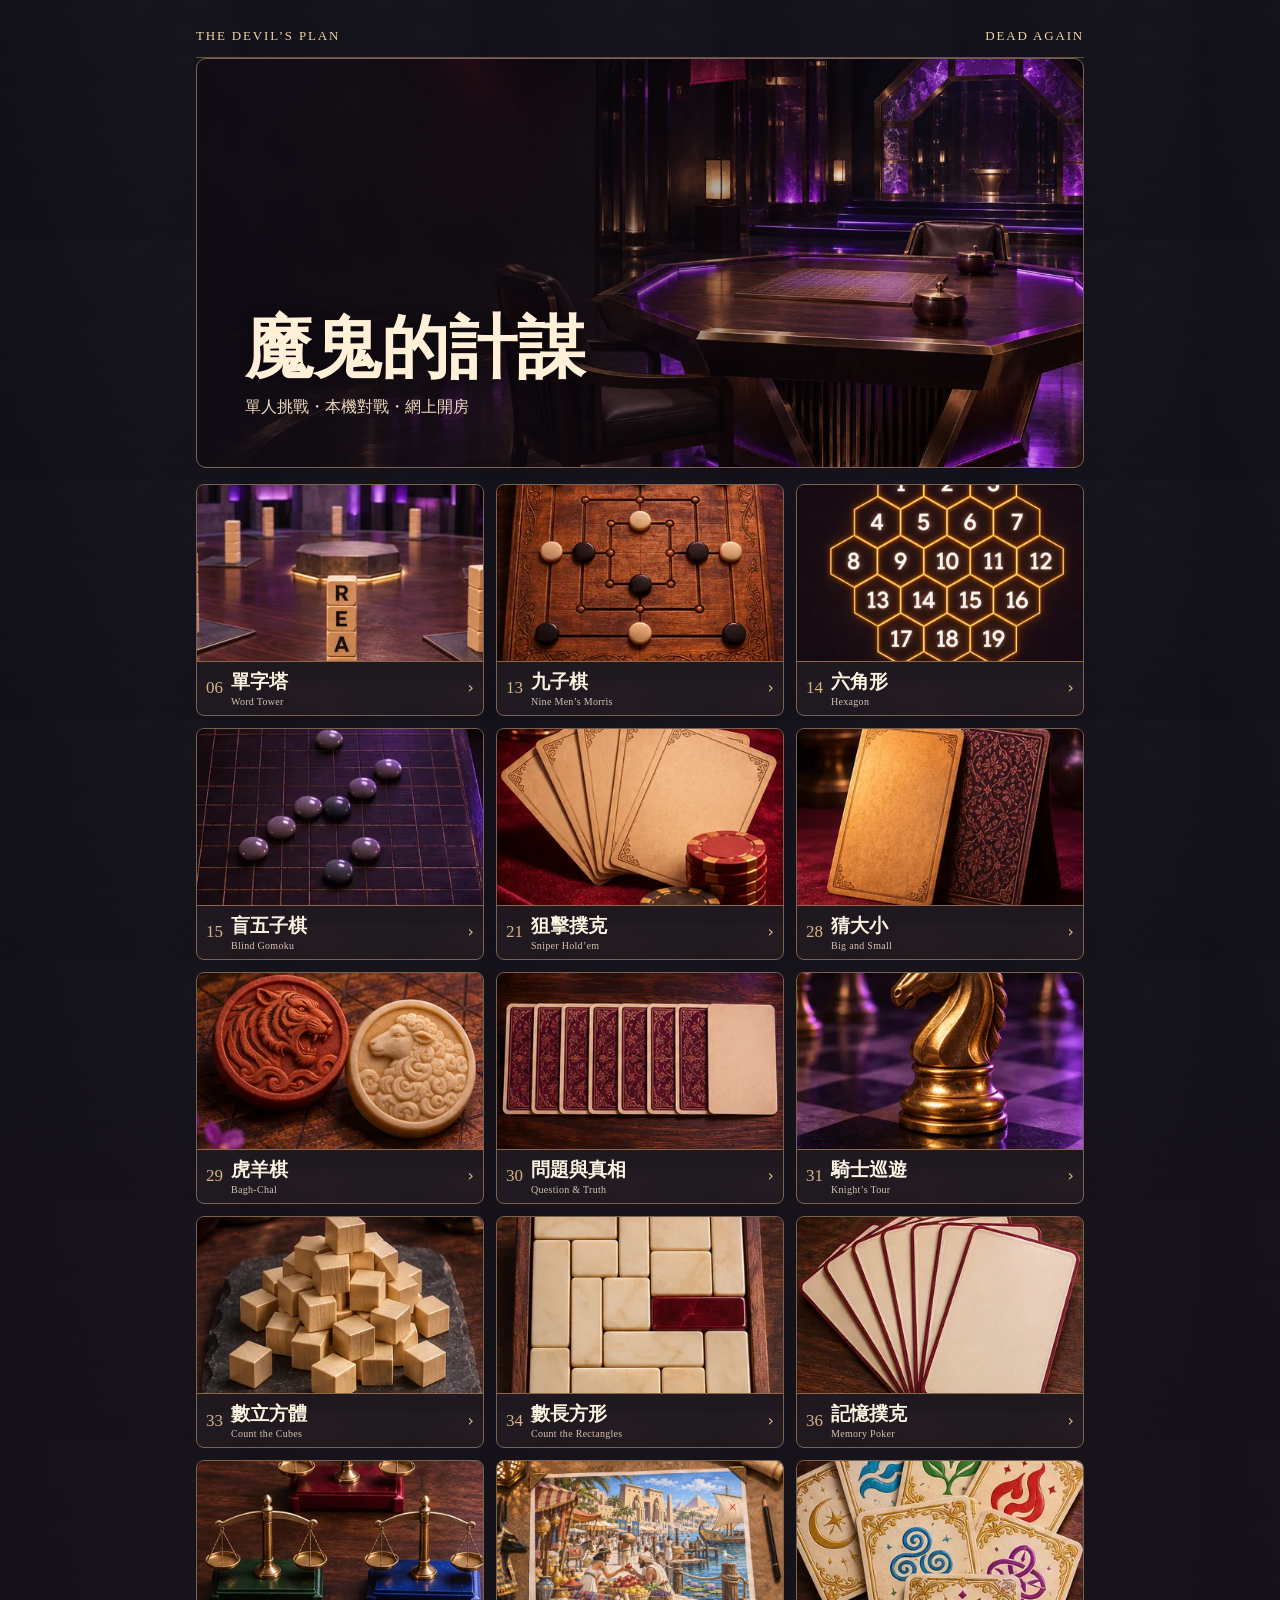
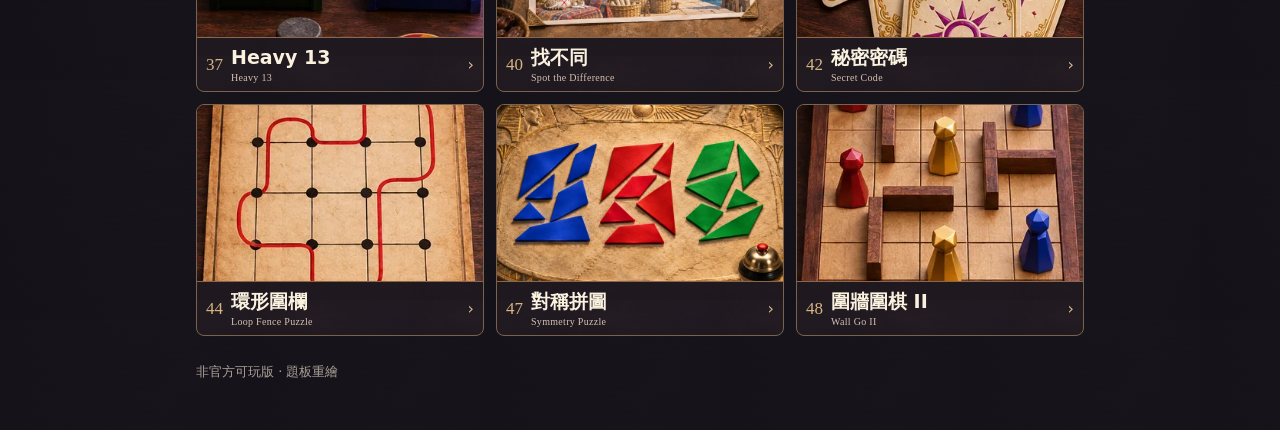
==== index.html @ 07bc628c "Add Word Tower reveal, skip, and six new puzzle themes" ====
<!doctype html><html lang="zh-HK"><meta charset="utf-8"><meta name="viewport" content="width=device-width,initial-scale=1"><meta name="room-server" content="https://devils-plan-3.difficult-telephone.workers.dev"><title>魔鬼的計謀 · 桌遊挑戰</title>
<style>
*{box-sizing:border-box}body{margin:0;background:radial-gradient(ellipse at 82% 0%,#31282c,transparent 55%),#151619;color:#f3ecdf;font:16px/1.5 system-ui,sans-serif;min-height:100vh}main{max-width:780px;margin:auto;padding:24px 16px 56px}header{border-bottom:1px solid #77695c;padding:8px 0;display:flex;justify-content:space-between;color:#d8bea1;letter-spacing:.14em;font:13px Georgia}h1,h2{font-family:Georgia,'Songti TC',serif;line-height:1.12}h1{font-size:clamp(36px,7vw,68px);margin:35px 0 8px}h2{font-size:32px;margin:16px 0 6px}p{color:#c9c0b4;margin:8px 0 17px}.list{display:grid;gap:9px;margin-top:23px}button,input{font:inherit}button{cursor:pointer;background:#343033;color:#faf1df;border:1px solid #837569;border-radius:4px;padding:9px 14px;touch-action:manipulation}button:focus-visible,input:focus-visible{outline:3px solid #6dd1ea}.entry{display:grid;grid-template-columns:60px 1fr auto;text-align:left;align-items:center;background:linear-gradient(105deg,#302729,#242327);padding:15px}.entry b{font:28px Georgia;color:#d5a884}.entry strong{font-size:20px}.entry small{display:block;color:#c2aca0;font:12px Georgia;letter-spacing:.08em}.entry i{color:#d9b893}.panel{background:#ede9dd;color:#211f20;padding:clamp(12px,3vw,25px);border:3px double #a99b85;border-radius:3px}.bar{display:flex;align-items:center;gap:10px;flex-wrap:wrap;margin-top:15px}.bar strong{margin-right:auto}.primary{background:#803929;border-color:#ad6a50}.link{background:transparent;border:0;color:#dcc0a8;padding-left:0}input{width:105px;padding:9px}svg{width:100%;height:auto;display:block}.rect{display:grid;max-width:380px;margin:auto}.rect span{aspect-ratio:1;display:grid;place-items:center;font:bold clamp(15px,4vw,28px) Georgia;background:white;outline:1px solid #181818}.target{display:table;background:#065181;color:white;margin:0 auto 18px;padding:4px 16px;font:bold 22px Georgia}.cards{display:grid;grid-template-columns:repeat(4,1fr);gap:6px;max-width:420px;margin:auto}.card,.token{font:bold 26px Georgia;background:#fcf5e5;color:#241f23;border:3px double #a99a80;padding:8px 2px}.red{color:#ad312c}.back{color:#f9e9c7;background:repeating-linear-gradient(45deg,#342733 0 3px,#493743 3px 5px)}button.sel{outline:3px solid #e67432;outline-offset:-3px;box-shadow:inset 0 0 0 3px #262221}.community{text-align:center;margin:12px 0;font:bold 23px Georgia}.codepanel{background:#353837;color:#eee}.clues{color:#a4f49f;margin:0 auto 16px;max-width:530px;padding-left:1.6rem;font-weight:600}.tokens{display:grid;grid-template-columns:repeat(6,1fr);gap:5px;max-width:505px;margin:auto}.token{border:4px double #756455;border-radius:6px;line-height:1.15;font-size:clamp(16px,4.4vw,25px)}.token:nth-last-child(2){grid-column:5}.token small{font-size:.77em}.msg{min-height:28px;color:#f3c99c;font-weight:650;margin-top:12px}.fence{max-width:490px;margin:auto;touch-action:manipulation}[hidden]{display:none!important}button:disabled{cursor:default}footer{font-size:13px;color:#aaa097;margin-top:26px}
 .clues{text-shadow:0 1px 3px #112211}</style>
<style>.wgGrid{display:grid;grid-template-columns:repeat(7,1fr);max-width:435px;margin:auto;border:4px solid #524034;background:#514339}.wgGrid .wgCell{display:grid;place-items:center;aspect-ratio:1;min-width:0;padding:0;border:1px solid #b89f81;border-radius:0;background:#e0c39d;color:#2c5e64;font:bold 20px Georgia;opacity:1}.wgGrid .wgCell:nth-child(even){background:#d4b38e}.wgGrid .wgDest{background:#b2cebd}.wgCell.wgSel{outline:3px solid #205773;outline-offset:-5px}.wgPiece{width:60%;aspect-ratio:1;border-radius:18%;border:2px solid #0005;box-shadow:inset 0 2px 2px #fff8,0 2px 2px #0005}.wgRound{border-radius:100%}.wgP0{background:#28658a}.wgP1{background:#ce921b}.wgP2{background:#ab493e}.wgTop,.wgKey{text-align:center;padding:6px;font-weight:bold}.wgKey{font-size:13px}.wgGrid .wgLand0{background:#a7c8d8!important}.wgGrid .wgLand1{background:#e8ca89!important}.wgGrid .wgLand2{background:#dcaca0!important}</style><style>
.wgSetup{text-align:center;padding:16px}.wgSetup strong,.wgSetup label{display:block}.wgSetup input{width:auto}.wgSetup button{margin:12px 3px}.wgGrid{position:relative;isolation:isolate;border:0;outline:6px ridge #755943;margin:8px auto 14px;background:#493a32;box-shadow:0 9px 15px #30201c66}
.wgGrid .wgCell,.wgGrid .wgCell:nth-child(even){background:linear-gradient(150deg,#eee2c9,#d7c5a4);border:2px solid #6a5d4d;box-shadow:inset 1px 1px 0 #fff7,inset -1px -2px 0 #968875}.wgGrid .wgCell.wgDest{background:#b5cfc1}.wgPiece{border:1px solid #0005;box-shadow:inset 1px 2px 1px #fff7,inset -2px -3px 2px #0004,0 3px 3px #0005}.wgP0,.wgWall0{--tone:#215fbb}.wgP1,.wgWall1{--tone:#f1bc2b}.wgP2,.wgWall2{--tone:#bb353a}.wgP3,.wgWall3{--tone:#268367}.wgPiece{background:var(--tone)}.wgGrid .wgLand3{background:#9acca8!important}
.wgGrid .wgEdge{position:absolute;transform:translate(-50%,-50%);display:grid;place-items:center;margin:0;border:0;padding:0;background:transparent;z-index:3}.wgHorizontal{width:11%;height:6%}.wgVertical{width:6%;height:11%}.wgEdge:after{content:'';display:block;box-sizing:border-box;border-radius:2px}.wgHorizontal:after{width:100%;height:6px}.wgVertical:after{width:6px;height:100%}.wgSolid{pointer-events:none}.wgSolid:after{background:var(--tone);border:1px solid #241a17;box-shadow:1px 2px 1px #0008}.wgBuild:after{background:#fff1a4;outline:2px solid #87520c;box-shadow:0 0 6px #fff}.wgBuild:hover:after,.wgBuild:focus-visible:after{background:white}.wgGrid .wgBuild{z-index:4}
</style><style>
.challengeGrid{display:grid;grid-template-columns:repeat(var(--columns),minmax(0,1fr));gap:3px;max-width:450px;margin:auto}
.challengeGrid button{aspect-ratio:1;min-width:0;padding:0;font-weight:700;font-size:clamp(10px,3.6vw,19px);background:#47515b;border-color:#687b89;color:#fff5dd}
.challengeGrid button:disabled{background:#29323a;color:#d3dbe0}.challengeGrid .challengeSelected{outline:3px solid #bc691b;outline-offset:-3px}
.challengeCenter{text-align:center}.challengeCenter p,#board>p{color:#292523}.forecastCard{display:inline-grid;place-items:center;width:80px;height:110px;background:#fff9e8;border:1px solid #705946;border-radius:9px;font:700 42px Georgia;color:#8a3239}
#play select{font:inherit;padding:7px;color:#1e2429;background:#f3ebdb;border-radius:4px}
</style><style>
.pointBoard{position:relative;aspect-ratio:1;max-width:480px;margin:auto;border-radius:6px;background:radial-gradient(at 30% 10%,#eaddc4,#c5aa83);box-shadow:inset 0 0 0 2px #846b49}
.pointLine{position:absolute;height:2px;background:#74603e;transform-origin:0 center;pointer-events:none}
.pointBoard .pointStone{position:absolute;width:clamp(29px,8.5%,43px);aspect-ratio:1;display:grid;place-items:center;padding:0;border-radius:50%;background:#4a3424;border:1px solid #312515;color:#fff1db;font-weight:bold;transform:translate(-50%,-50%)}
.pointBoard .pointStone:disabled{background:#887354;border-color:#725e44;color:#fff5df}
.pointBoard .challengeSelected{outline:3px solid #f4b43d;outline-offset:1px}
</style><style>
#board h3{margin:8px 0}.exchangeRow,.sumStrip{display:flex;gap:6px;align-items:center;margin-bottom:12px}.exchangeRow button{min-width:0;padding:6px;flex:1;max-width:80px;min-height:45px;background:#fff8ea;color:#26201b;font-weight:bold}.exchangeRow .red,.exchangeRival .red{color:#aa302c}.exchangeRow .exchangeUsed{opacity:.5}.exchangeRival{font-size:14px}.exchangeRow .challengeSelected,.sumStrip .challengeSelected{outline:3px solid #d29136;outline-offset:1px}.sumStrip strong{min-width:3em}.sumStrip button{min-width:0;min-height:44px;flex:1;max-width:85px;padding:5px}

.match-actions label{display:inline-flex;align-items:center;gap:5px;flex-wrap:wrap;max-width:100%}
.match-actions select{max-width:100%}.heavy-scale{padding:5px 8px;background:#fff8ea;border:1px solid #a99b85;border-radius:4px}
#board details{margin:12px 0}#board details p{margin:6px 0}
</style><style>
.table-tray{display:flex;flex-wrap:wrap;gap:8px;align-items:center;margin:8px 0 14px}
.table-caption{margin:10px 0 0;text-align:left;color:#694927;font-weight:700}
.table-card,.table-stone,.table-chip{display:inline-grid;place-items:center;flex:none;font-weight:800;box-sizing:border-box}
.table-card{position:relative;width:44px;height:58px;border:1px solid #d4b98f;border-radius:8px;background:linear-gradient(145deg,#fff9e9,#dfcba6);color:#251c22;font:bold 20px Georgia,serif;box-shadow:0 3px #9a7d56,0 5px 9px #0006}
.table-card[data-face]::before,.table-card[data-face]::after{content:attr(data-face);position:absolute;left:4px;top:2px;font-size:10px}
.table-card[data-face]::after{left:auto;top:auto;right:4px;bottom:2px;transform:rotate(180deg)}
.table-card.is-red{color:#a62537}
.table-card.is-hidden{background:repeating-linear-gradient(45deg,#342b55 0 4px,#56467b 4px 7px);color:#f7dfac;border:3px solid #c9a86a}
.table-card.is-empty{background:#141520;color:#a7a2b2;border:1px dashed #746782;box-shadow:none}
.table-control{display:grid;place-items:center;gap:5px;min-width:44px;min-height:44px}
.table-control[aria-pressed=true]{outline:2px solid #a33d2a;outline-offset:2px}
.table-control:focus-visible,.heavy-board button:focus-visible{outline:2px solid #235db0;outline-offset:3px}
.table-card-pick{padding:0;background:none;border:0;border-radius:8px}
.table-stone{width:38px;height:34px;border-radius:37% 43% 30% 36%;border:1px solid #d6cfc5;background:radial-gradient(ellipse at 30% 20%,#f2e9db,#a4988b 62%,#786e66);box-shadow:0 3px #584e46,0 4px 6px #0008;color:#231c1b}
.table-chip{--ink:#c68a3c;--light:#f9dfa5;width:44px;height:44px;aspect-ratio:1;border-radius:50%;border:2px solid var(--light);background:var(--ink);color:white;box-shadow:0 3px #08070d,0 4px 8px #0009,inset 0 0 0 3px #0002;text-shadow:0 1px 3px black}
.table-chip::before{content:'';grid-area:1/1;width:72%;aspect-ratio:1;border-radius:50%;border:2px dashed var(--light);box-sizing:border-box}
.table-chip>span{grid-area:1/1;z-index:1}
.table-chip[data-tone="0"],.heavy-pan[data-tone="0"]{--ink:#9e2e40;--light:#ffc0bd}
.table-chip[data-tone="1"],.heavy-pan[data-tone="1"]{--ink:#246e54;--light:#a3eac8}
.table-chip[data-tone="2"],.heavy-pan[data-tone="2"]{--ink:#255b9e;--light:#b3d8ff}
.table-chip[data-tone="3"]{background:conic-gradient(#bb375d,#b56c29,#398052,#265995,#8750a0,#bb375d);--light:#ffedbd}
.table-wallet{display:flex;align-items:center;gap:8px;padding:4px 8px 4px 4px;border-radius:999px;background:#161321;color:#eee5dc;font-size:13px}
.table-wallet .table-chip{width:35px;height:35px;font-size:12px}
.heavy-board{display:grid;grid-template-columns:repeat(3,minmax(0,1fr));gap:7px;margin:10px 0 14px}
.heavy-pan{display:grid;grid-template-rows:auto minmax(48px,auto) auto auto;gap:4px;min-width:0;padding:7px 3px;color:#fff;background:linear-gradient(150deg,#171724,#252239);border:1px solid var(--ink);border-radius:9px;text-align:center;align-content:end}
.heavy-pan:is(button){border-color:var(--light);box-shadow:inset 0 0 0 1px var(--ink);cursor:pointer}
.heavy-pan-title{color:var(--light);font-weight:800}
.heavy-stones{display:flex;flex-wrap:wrap;gap:4px;align-content:end;align-items:end;justify-content:center}
.heavy-stones .table-stone{width:26px;height:23px;font-size:12px}
.heavy-bowl{height:11px;margin:0 4px;border-radius:2px 2px 50% 50%;background:linear-gradient(var(--light),var(--ink));box-shadow:0 2px 3px #0008}
.heavy-gauge{justify-self:center;min-width:58px;padding:4px 5px;border:1px solid var(--ink);border-radius:4px;background:#110f19;color:var(--light);font-size:12px;font-variant-numeric:tabular-nums}
.heavy-choices{margin:8px 0 15px}
.heavy-choices .table-control{padding:4px 6px;font-size:12px}
.heavy-choices button:disabled{opacity:.42}
.heavy-score{display:flex;flex-wrap:wrap;gap:5px 12px;font-size:13px}
@media(max-width:430px){.table-tray{gap:6px}.table-card{width:38px;height:51px}.heavy-board{gap:5px}.heavy-stones .table-stone{width:23px;height:21px}}
</style><style>.game-rules{margin:12px 0;padding:8px 12px;border:1px solid #806b54;border-radius:6px}.game-rules summary{cursor:pointer;font-weight:700;padding:4px 0}.game-rules ol{padding-inline-start:24px;margin:8px 0 4px}.game-rules li+li{margin-top:7px}.online-room-info p{margin:3px 0;font-size:14px}.online-room-info{margin-bottom:12px}#board input{max-width:100%;width:132px}</style><link rel="stylesheet" href="./art/arena.css?v=plates2"><main><header><span>THE DEVIL’S PLAN</span><span>DEAD AGAIN</span></header><section id="home"><div class="arena-hero"><h1>魔鬼的計謀</h1><p>單人挑戰・本機對戰・網上開房</p></div><div class="list" id="menu"></div><footer>非官方可玩版 · 題板重繪</footer></section><section id="play" hidden><button class="link" onclick="lobby()">‹ 所有遊戲</button><h2 id="title"></h2><button id="online-entry" hidden>網上開房／加入</button><div id="room-status" role="status" hidden></div><p id="hint"></p><details class="game-rules" id="game-rules"><summary>遊戲玩法</summary><ol></ol></details><div class="panel" id="board"></div><div id="controls" class="bar"></div><div class="msg" id="msg" role="status"></div></section></main>
<script src="./multiplayer/how-to-play.js?v=word-tower2"></script><script>
const $=s=>document.getElementById(s), games=[
[33,'數立方體','Count the Cubes','數出所有方塊，包括被遮住嘅底層。每條柱由地面疊起，中間冇空位。'],
[34,'數長方形','Count the Rectangles','數出總和等於目標嘅長方形。正方形同單格都計，範圍唔可以跨過空位。'],
[36,'記憶撲克','Memory Poker','記住 16 張牌嘅位置。20 秒後揭開三張公牌，揀兩個位置組成最強五張牌。'],
[42,'秘密密碼','Secret Code','揀四張同時符合全部線索嘅牌，系統會按字母次序排列。'],
[44,'環形圍欄','Loop Fence Puzzle','點兩個黑點之間嘅邊，依次切換線、交叉記號、留白。每格數字代表四邊嘅線數，所有線要連成一個圈。'],
[48,'圍牆圍棋 II','Wall Go II','揀人數開局。方棋直行一至兩格；圓棋行一格後可以轉彎再行一格。行完直接撳棋格旁邊亮起嘅牆槽。領地分隔後計格數，同分鬥最大單幅領地。'],
[13,'九子棋','Nine Men’s Morris','本機雙人。每方九粒棋，輪流放滿後沿線移動。三粒成線可食一粒對手棋，優先食未成線嘅棋。剩三粒可以飛去任何空點，剩兩粒或無棋可行就輸。'],
[15,'盲五子棋','Blind Gomoku','本機雙人。棋色平時隱藏，此版本每六步揭示一次。橫、直或斜連五粒即勝。'],
[28,'猜大小','Big and Small','輪流出暗牌同押大小。暗牌大過莊家就賺差額，押中亦可贏籌碼。'],
[29,'虎羊棋','Bagh-Chal','本機雙人。四隻虎對二十隻羊，羊方先逐隻放棋，放完先可移動。虎沿線跳過一隻羊可以捕獲，捕五隻就贏。羊方困住四隻虎就贏。'],
[30,'問題與真相','Question & Truth','本機雙人，各自秘密排八張牌。暗投代幣爭取提問或猜對手嘅牌序。'],
[21,'狙擊撲克','Sniper Hold’em','兩輪下注後，可以狙擊指定牌型。最強未被狙擊嘅牌贏彩池，交回 75 籌碼晉級。'],
[31,'騎士巡遊','Knight’s Tour','行日字步，走遍 5×5 棋盤，每格只可踏一次。㩒亮起嘅格移動，可以退步或睇提示。'],
[37,'Heavy 13','Heavy 13','秘密揀重量同顏色籌碼。令任何一磅到 13 或以上就會受罰。14 輪後罰分最多嘅兩位出局。'],
[40,'找不同','Spot the Difference','先記住原相，再喺改動相上標記五處變化。每組三回合，每處答啱得一分。'],
[47,'對稱拼圖','Symmetry Puzzle','用齊同色拼件砌成一個左右對稱嘅形狀。拼件可以旋轉，唔可以翻面。砌好藍、紅、綠三組先提交。'],[6,'單字塔','Word Tower','七人合作砌字'],[14,'六角形','Hexagon','雙人記憶搶答']];
const letter=i=>String.fromCharCode(65+i), seq=n=>Array.from({length:n},(_,i)=>i);
function shuffle(a){for(let i=a.length-1;i>0;i--){let j=Math.floor(gameRandom()*(i+1));[a[i],a[j]]=[a[j],a[i]]}return a}
let mode,round,timer,answer,check,finished,feedback,raceFinish,raceProof,raceStarted=0,spotTotal=0,spotHistory=[];
const online=window.onlineGame||null;
let gameRandom=online?.random||Math.random;
function stopRace(){if(raceFinish)clearInterval(timer);raceFinish=null;raceStarted=0;gameRandom=Math.random}
function onlineGameLabel(id){return games.find(game=>game[0]===id)?.[1]}
function onlineGameView(id){$('play').dataset.game=id;clearInterval(timer);$('online-entry').hidden=true;mode=games.findIndex(game=>game[0]===id);$('home').hidden=true;$('play').hidden=false;$('title').textContent=games[mode][1];$('hint').textContent=games[mode][3]}
function launchRace(id,question,random,finish,startedAt){
  stopRace();onlineGameView(id);round=question;finished=false;feedback='';raceProof=null;
  raceFinish=finish;raceStarted=startedAt;gameRandom=random;
  $('board').className='panel';$('controls').replaceChildren();$('msg').textContent='';
  ({31:knightTour,33:cube,34:rect,36:poker,40:spotDifference,42:code,44:fence,47:symmetryPuzzle})[id]();
}
$('menu').innerHTML=games.map(([id,name,en],i)=>({id,name,en,i})).sort((a,b)=>a.id-b.id).map(({id,name,en,i})=>'<button class="entry" onclick="start('+i+')"><img src="./art/game-'+id+'.webp'+([40,47].includes(id)?'?v=plates2':'')+'" alt="" width="372" height="500" '+(id>28?'loading="lazy"':'')+'><b>'+String(id).padStart(2,'0')+'</b><span><strong>'+name+'</strong><small>'+en+'</small></span><i>›</i></button>').join('');
function lobby(){stopRace();window.dispatchEvent(new Event('tiger-view-exit'));clearInterval(timer);$('home').hidden=false;$('play').hidden=true}
function start(i){if([6,14].includes(games[i][0])){location.href="./finals.html?game="+games[i][0];return}if([40,47].includes(games[i][0])&&!window.exilePuzzles){import(new URL('./multiplayer/exile-puzzles.mjs?v=scenes20',document.baseURI).href).then(()=>start(i));return}mode=i;round=0;$('home').hidden=true;$('play').hidden=false;next();window.scrollTo?.(0,0)}
function next(){if(raceFinish)return;window.dispatchEvent(new Event('tiger-view-exit'));clearInterval(timer);round++;finished=false;feedback='';$('play').dataset.game=games[mode][0];$('board').className='panel';$('title').textContent=games[mode][1];$('hint').textContent='';window.showGameRules?.(games[mode][0]);$('msg').textContent='';$('controls').innerHTML='';[cube,rect,poker,code,fence,wallGo,millCourt,fogLinks,cardForecast,ridgeEscape,signalQuestions,pokerExchange,knightTour,sumThirteen,spotDifference,symmetryPuzzle][mode]();
  const entry=$('online-entry');
  entry.hidden=!window.openGameRoom||games[mode][0]===29;
  entry.onclick=()=>window.openGameRoom(games[mode][0]);
}
function controls(html){$('controls').innerHTML=html+'<button class="primary" id="submit" onclick="judge()">提交答案</button>'+(raceFinish?'':'<button class="link" onclick="next()">換題</button>')}
function judge(){if(finished)return;let result=check();if(result===null)return;if(!result){$('msg').textContent=feedback||'未正確，可以再試。';return}finished=true;$('msg').textContent=feedback||'答啱！';if(raceFinish){$('controls').replaceChildren();raceFinish(raceProof);return}$('controls').innerHTML='<button class="primary" onclick="next()">下一題 ›</button>'}
function numeric(n){if(online?.raceCheck){online.verify=proof=>proof===n?0:null;return}answer=n;controls('<label>數量 <input id="num" type="number" inputmode="numeric" min="0" step="1"></label>');$('num').onkeydown=e=>{if(e.key==='Enter')judge()};check=()=>{raceProof=Number($('num').value);return $('num').value.trim()!==''&&raceProof===n}}
function cube(){let n=3+Math.floor(gameRandom()*2),h=seq(n).map(()=>Array(n).fill(0)),total=0,polys='';for(let x=n-1;x>=0;x--)for(let y=n-1;y>=0;y--){h[x][y]=Math.min(6,Math.max(h[x+1]?.[y]||1,h[x][y+1]||1)+Math.floor(gameRandom()*2))}
function face(points,color){return '<polygon points="'+points+'" fill="'+color+'" stroke="#533527" stroke-width="1.3" stroke-linejoin="round"/>'}
for(let d=0;d<2*n;d++)for(let x=0;x<n;x++){let y=d-x;if(y<0||y>=n)continue;total+=h[x][y];for(let z=0;z<h[x][y];z++){let a=(x-y)*25,b=(x+y)*13-z*26;let t=a+','+(b-26),r=(a+25)+','+(b-13),m=a+','+b,l=(a-25)+','+(b-13);polys+=face([l,m,a+','+(b+26),(a-25)+','+(b+13)].join(' '),'url(#cube-light)')+face([m,r,(a+25)+','+(b+13),a+','+(b+26)].join(' '),'url(#cube-dark)')+face([t,r,m,l].join(' '),'url(#cube-top)')}}
const patterns=[['light','#bd885e',.38],['dark','#694331',.57],['top','#ffe7be',.55]].map(([side,tint,opacity])=>
  '<pattern id="cube-'+side+'" width="92" height="92" patternUnits="userSpaceOnUse"><rect width="92" height="92" fill="#c9a480"/><image href="./art/maple.webp" width="92" height="92"/><rect width="92" height="92" fill="'+tint+'" opacity="'+opacity+'"/></pattern>'
).join('');
let top=-26*Math.max(...h.flat()),bottom=26*n;$('board').innerHTML='<svg aria-label="等角方塊圖" style="max-height:390px" viewBox="'+[-n*25-10,top-10,n*50+20,bottom-top+20].join(' ')+'"><defs>'+patterns+'</defs>'+polys+'</svg>';numeric(total)}
function rect(){
const n=5+Math.floor(gameRandom()*3);
const g=seq(n).map(()=>seq(n).map(()=>gameRandom()<.13?null:1+Math.floor(gameRandom()*9)));
const totals=new Map();
for(let top=0;top<n;top++)for(let left=0;left<n;left++)for(let bottom=top;bottom<n;bottom++)for(let right=left;right<n;right++){
  const cells=g.slice(top,bottom+1).flatMap(row=>row.slice(left,right+1));
  if(cells.includes(null))continue;
  const sum=cells.reduce((total,value)=>total+value,0);
  totals.set(sum,(totals.get(sum)||0)+1);
}
const targets=[...totals.keys()].filter(sum=>sum>=10&&totals.get(sum)>=2);
const choices=targets.length?targets:[...totals.keys()];
const target=choices[Math.floor(gameRandom()*choices.length)]??1;
const count=totals.get(target)||0;
$('board').innerHTML='<div class="target">TARGET · '+target+'</div><div class="rect" style="grid-template-columns:repeat('+n+',1fr)">'+g.flat().map(v=>v===null?'<i></i>':'<span>'+v+'</span>').join('')+'</div>';numeric(count)}
const suits='♠♥♦♣',rank=c=>2+c%13, suit=c=>Math.floor(c/13), card=c=>'<span class="'+([1,2].includes(suit(c))?'red':'')+'">'+('23456789TJQKA'[c%13]).replace('T','10')+suits[suit(c)]+'</span>';
function hand(cs){let rs=cs.map(rank).sort((a,b)=>b-a),groups=[...new Set(rs)].map(v=>[rs.filter(r=>r===v).length,v]).sort((a,b)=>b[0]-a[0]||b[1]-a[1]);let flush=cs.every(c=>suit(c)===suit(cs[0])),straight=groups.length===5?(rs[0]-rs[4]===4?rs[0]:rs.join()==='14,5,4,3,2'?5:0):0;
let kind=flush&&straight?8:groups[0][0]===4?7:groups[0][0]===3&&groups[1][0]===2?6:flush?5:straight?4:groups[0][0]===3?3:groups[1][0]===2?2:groups[0][0]===2?1:0;
let tie=straight?[straight]:groups.map(g=>g[1]);return [kind,...seq(5).map(i=>tie[i]||0)].reduce((a,b)=>a*15+b,0)}
function poker(){let deck=shuffle(seq(52)),pool=deck.slice(0,16),community=deck.slice(16,19),sel=[],hidden=false,best=-1,pair,kind=['高牌','一對','兩對','三條','順子','同花','葫蘆','四條','同花順'];for(let i=0;i<15;i++)for(let j=i+1;j<16;j++){let v=hand([...community,pool[i],pool[j]]);if(v>best){best=v;pair=[i,j]}}
if(online?.raceCheck){
  online.verify=proof=>validIndices(proof,2,pool.length)?hand([...community,...proof.map(i=>pool[i])]):null;
  return;
}
function paint(show=false){$('board').innerHTML='<div class="cards">'+pool.map((c,i)=>'<button class="card '+(hidden&&!show?'back ':'')+(sel.includes(i)?'sel':'')+'" data-i="'+i+'">'+(hidden&&!show?letter(i):card(c))+'</button>').join('')+'</div>'+(hidden?'<div class="community">公牌　'+community.map(card).join('　')+'</div>':'');$('board').querySelectorAll('button').forEach((b,i)=>b.onclick=()=>{if(!hidden||finished)return;if(sel.includes(i))sel=sel.filter(j=>j!==i);else if(sel.length<2)sel.push(i);paint()})}
function cover(){clearInterval(timer);hidden=true;paint();controls('<strong>選擇兩個位置</strong>');check=()=>{if(sel.length!==2){$('msg').textContent='請先揀兩個位置。';return null}let value=hand([...community,...sel.map(i=>pool[i])]);raceProof=[...sel];feedback=(value===best?'最佳組合！':'今次未達最佳。')+' 你揀到'+kind[Math.floor(value/15**5)]+'；最佳例子 '+pair.map(letter).join('、')+'（'+kind[Math.floor(best/15**5)]+'）。';paint(true);return true}}
paint();$('controls').innerHTML='<strong id="clock">記憶時間　20 秒</strong><button id="cover">提早冚牌</button>';$('cover').onclick=cover;let end=Date.now()+20000;timer=setInterval(()=>{let s=Math.ceil((end-Date.now())/1000);if(s<=0)cover();else $('clock').textContent='記憶時間　'+s+' 秒'},150)}
function validIndices(proof,count,max){return Array.isArray(proof)&&proof.length===count&&new Set(proof).size===count&&proof.every(i=>Number.isInteger(i)&&i>=0&&i<max)}
const palette=['#e4a7ec','#a9e3e3','#d2dfaa','#f4d466','#f3e6d7'],shapes=['●','▲','◆','★','■'],colors=[0,1,0,2,1,2,1,3,3,3,3,2,3,1,4,4,2,3,3,1,1,1,3,3,1,0],symbols=[0,1,1,2,3,0,1,2,3,4,1,1,4,0,4,4,0,1,4,4,2,0,0,2,3,2];
function code(){
const sel=[],target=shuffle(seq(26)).slice(0,4).sort((a,b)=>a-b);
const num=i=>i+1,distinct=(a,table)=>new Set(a.map(i=>table[i])).size;
const sum=a=>a.reduce((s,i)=>s+num(i),0);
const clues=['四張牌嘅數字總和係 '+sum(target),'一共用咗 '+distinct(target,colors)+' 種顏色','一共用咗 '+distinct(target,symbols)+' 種圖形'];
const facts=[
  a=>sum(a)===sum(target),
  a=>distinct(a,colors)===distinct(target,colors),
  a=>distinct(a,symbols)===distinct(target,symbols)
];
let candidates=[];
for(let a=0;a<23;a++)for(let b=a+1;b<24;b++)for(let c=b+1;c<25;c++)for(let d=c+1;d<26;d++){
  const cards=[a,b,c,d];
  if(facts.every(test=>test(cards)))candidates.push(cards);
}
const slots=['第一','第二','第三','第四'];
const optional=[];
for(let i=0;i<4;i++){
  optional.push([slots[i]+'張嘅圖形係 '+shapes[symbols[target[i]]],a=>symbols[a[i]]===symbols[target[i]]]);
  for(let j=i+1;j<4;j++){
    const gap=target[j]-target[i];
    optional.push([slots[j]+'張減'+slots[i]+'張等於 '+gap,a=>a[j]-a[i]===gap]);
  }
}
for(const [label,test] of shuffle(optional)){
  if(candidates.length===1)break;
  const narrowed=candidates.filter(test);
  if(narrowed.length<candidates.length){clues.push(label);facts.push(test);candidates=narrowed}
}
const valid=values=>validIndices(values,4,26)&&facts.every(test=>test(values));
if(online?.raceCheck){online.verify=proof=>Array.isArray(proof)&&valid(proof.slice().sort((a,b)=>a-b))?0:null;return}
$('board').classList.add('codepanel');$('board').innerHTML='<ol class="clues">'+clues.map(s=>'<li>'+s+'</li>').join('')+'</ol><div class="tokens">'+seq(26).map(i=>'<button class="token" style="background:'+palette[colors[i]]+'">'+letter(i)+'<br>'+num(i)+'<br><small class="seal" data-seal="'+symbols[i]+'">'+shapes[symbols[i]]+'</small></button>').join('')+'</div>';controls('<strong id="selection">— — — —</strong>');$('board').querySelectorAll('button').forEach((b,i)=>b.onclick=()=>{if(finished)return;if(sel.includes(i))sel.splice(sel.indexOf(i),1);else if(sel.length<4)sel.push(i);sel.sort((a,b)=>a-b);b.classList.toggle('sel',sel.includes(i));$('selection').textContent=sel.map(letter).join(' ')+' —'.repeat(4-sel.length)});check=()=>{raceProof=[...sel];return valid(sel)}}
function fence(){let n=10,edges=[],lookup=new Map(),cells=[],history=[];let top=seq(n).map(()=>Math.floor(gameRandom()*4)),bottom=seq(n).map(()=>6+Math.floor(gameRandom()*4)),inside=(x,y)=>x>=0&&x<n&&y>=top[x]&&y<=bottom[x];function edge(x,y,v){let a=y*(n+1)+x,b=a+(v?n+1:1),real=v?inside(x-1,y)!==inside(x,y):inside(x,y-1)!==inside(x,y);lookup.set([x,y,v].join(),edges.length);edges.push({a,b,x,y,v,real,state:0})}
for(let y=0;y<=n;y++)for(let x=0;x<=n;x++){if(x<n)edge(x,y,0);if(y<n)edge(x,y,1)}
for(let y=0;y<n;y++)for(let x=0;x<n;x++){let ids=[[x,y,0],[x,y,1],[x+1,y,1],[x,y+1,0]].map(k=>lookup.get(k.join()));cells.push({x,y,ids,clue:gameRandom()<.15?null:ids.filter(i=>edges[i].real).length})}
function validLoop(proof){
  if(!Array.isArray(proof)||!proof.length||!validIndices(proof,proof.length,edges.length))return false;
  const chosen=new Set(proof);
  if(cells.some(c=>c.clue!==null&&c.ids.filter(i=>chosen.has(i)).length!==c.clue)){feedback='仲有數字同四邊嘅線數未吻合。';return false}
  const graph=new Map();
  for(const i of proof){const {a,b}=edges[i];for(const [from,to] of [[a,b],[b,a]]){if(!graph.has(from))graph.set(from,[]);graph.get(from).push(to)}}
  if([...graph.values()].some(list=>list.length!==2)){feedback='檢查斷口同分叉，每個經過嘅點都要連兩條線。';return false}
  const visited=new Set(),stack=[graph.keys().next().value];
  while(stack.length){const a=stack.pop();if(!visited.has(a)){visited.add(a);stack.push(...graph.get(a))}}
  const valid=visited.size===graph.size;
  feedback=valid?'完成！所有提示吻合，而且只有一個閉環。':'而家有多過一個圈。';
  return valid;
}
if(online?.raceCheck){online.verify=proof=>validLoop(proof)?0:null;return}
function paint(){let graphic='';for(let c of cells)if(c.clue!==null)graphic+='<text x="'+(c.x+.5)+'" y="'+(c.y+.68)+'" text-anchor="middle" font-size=".53" font-family="Georgia" fill="#3c3230">'+c.clue+'</text>';
for(let e of edges){let x2=e.x+(e.v?0:1),y2=e.y+(e.v?1:0);graphic+='<path d="M'+e.x+' '+e.y+'L'+x2+' '+y2+'" stroke="'+(e.state===1?'#844033':'#ccc4b2')+'" stroke-width="'+(e.state===1?'.12':'.025')+'"/>';if(e.state===2)graphic+='<text x="'+((e.x+x2)/2)+'" y="'+((e.y+y2)/2+.13)+'" text-anchor="middle" font-size=".45" fill="#8a7766">×</text>'}
for(let y=0;y<=n;y++)for(let x=0;x<=n;x++)graphic+='<circle cx="'+x+'" cy="'+y+'" r=".07" fill="#342c27"/>';
$('board').innerHTML='<svg class="fence" viewBox="-.45 -.45 10.9 10.9" aria-label="十乘十圍欄棋盤">'+graphic+'</svg>';let svg=$('board').firstChild;svg.onclick=ev=>{if(finished)return;let p=new DOMPoint(ev.clientX,ev.clientY).matrixTransform(svg.getScreenCTM().inverse());let mx=Math.round(p.x),my=Math.round(p.y),v=+(Math.abs(p.x-mx)<Math.abs(p.y-my)),id=lookup.get([v?mx:Math.floor(p.x),v?Math.floor(p.y):my,v].join());if(id===undefined)return;history.push(id);edges[id].state=(edges[id].state+1)%3;paint()}}
paint();controls('<button id="undo">復原一步</button>');$('undo').onclick=()=>{let id=history.pop();if(id!==undefined){edges[id].state=(edges[id].state+2)%3;paint()}};
check=()=>{raceProof=edges.flatMap((edge,i)=>edge.state===1?[i]:[]);return validLoop(raceProof)};
}
function wallGo(){
  if(online){wallMatch(online.count,true);return}
  $('board').innerHTML='<div class="wgSetup"><strong>對局人數</strong><div id="wgModes"></div><label><input type="checkbox" id="wgLocal"> 同一部機輪流玩</label></div>';
  $('msg').textContent='單人玩時，其餘位置由電腦控制。';
  for(const n of [2,3,4]){
    const b=document.createElement('button');b.textContent=['二人決鬥','三人局','四人延伸局'][n-2];
    b.onclick=()=>wallMatch(n,$('wgLocal').checked);$('wgModes').append(b);
  }
}
function wallMatch(count,local){
  const players=seq(count),colors=['藍','黃','紅','綠'];
  const names=players.map(o=>(local?'玩家 '+(o+1):o?'電腦':'你')+'・'+colors[o]);
  const duel=count===2;
  $('hint').textContent=(duel?'二人決鬥。每方兩圓兩方，圓棋預置，輪流放方棋，全局不可拆牆。':(count===4?'四人延伸局。':'三人局。')+'每方一圓一方，每人有一次拆牆機會。')+' 方棋直行一至兩格，圓棋行一格後可以轉彎再行一格。行完直接撳亮起嘅牆槽。';
  const N=7, cells=seq(49), dirs=['上','右','下','左'];
  const neighbors=cells.map(i=>[i>=N?i-N:-1,i%N<6?i+1:-1,i<42?i+N:-1,i%N?i-1:-1]);
  const key=(i,j)=>Math.min(i,j)*49+Math.max(i,j);
  const walls=new Set(), pieces=[], breaker=players.map(()=>!duel), order=[...players,...players.slice().reverse()], wallOwner=new Map();
  let turn=0, pick=-1, shape=0, pending=null, choices=[], phase='place', options=[], passes=0;
  let placed=0;
  if(duel)for(const [o,i] of [[0,8],[0,40],[1,12],[1,36]])pieces.push({i,o,s:1});
  const at=i=>pieces.find(p=>p.i===i);
  const coord=i=>'ABCDEFG'[i%N]+(1+Math.floor(i/N));
  const token=p=>p.s?'圓':'方';
  function moves(owner){
    const result=[];
    for(const p of pieces.filter(p=>p.o===owner)){
      function step(i,d,broken,depth){
        const j=neighbors[i][d];
        if(j<0||at(j))return;
        const edge=key(i,j);
        if(walls.has(edge)){
          if(!breaker[owner]||broken!==null)return;
          broken=edge;
        }
        result.push({p,to:j,broken});
        if(depth===1)for(const nd of p.s?[(d+1)%4,(d+3)%4]:[d])step(j,nd,broken,2);
      }
      dirs.forEach((_,d)=>step(p.i,d,null,1));
    }
    return result.filter((m,i)=>result.findIndex(n=>n.p===m.p&&n.to===m.to&&n.broken===m.broken)===i);
  }
  function areas(){
    const seen=new Set(),points=Array(count).fill(0),largest=Array(count).fill(0),owner=[],mixedPieces=[];
    for(const i of cells){
      if(seen.has(i))continue;
      const group=[i],inside=[];seen.add(i);
      for(const j of group){
        if(at(j))inside.push(at(j));
        for(const k of neighbors[j])if(k>=0&&!seen.has(k)&&!walls.has(key(j,k))){seen.add(k);group.push(k)}
      }
      const teams=new Set(inside.map(p=>p.o));
      if(teams.size>1)mixedPieces.push(...inside);
      if(teams.size===1){
        const o=inside[0].o;points[o]+=group.length;largest[o]=Math.max(largest[o],group.length);
        group.forEach(k=>owner[k]=o);
      }
    }
    return {points,largest,owner,mixedPieces};
  }
  function wallDirs(m){return neighbors[m.to].map((j,d)=>j>=0&&(!walls.has(key(m.to,j))||key(m.to,j)===m.broken)?d:-1).filter(d=>d>=0)}
  function finish(a){
    phase='end';
    for(const p of a.mixedPieces){a.points[p.o]++;a.largest[p.o]=Math.max(1,a.largest[p.o]);a.owner[p.i]=p.o}
    const rank=players.slice().sort((x,y)=>a.points[y]-a.points[x]||a.largest[y]-a.largest[x]);
    const winners=rank.filter(x=>a.points[x]===a.points[rank[0]]&&a.largest[x]===a.largest[rank[0]]);
    render(a.owner);$('msg').textContent=winners.map(i=>names[i]).join('、')+' 勝出！ '+rank.map(i=>names[i]+' '+a.points[i]+' 格（最大 '+a.largest[i]+'）').join(' ｜ ');
  }
  function commit(m,d){
    if(m.broken!==null){walls.delete(m.broken);wallOwner.delete(m.broken);breaker[turn]=false}
    m.p.i=m.to;const edge=key(m.to,neighbors[m.to][d]);walls.add(edge);wallOwner.set(edge,turn);passes=0;
    pending=null;pick=-1;choices=[];turn=(turn+1)%count;advance();
  }
  function botMove(){
    let best=-Infinity,choice;
    for(const m of options){
      const old=m.p.i; m.p.i=m.to;
      for(const d of wallDirs(m)){
        if(m.broken!==null)walls.delete(m.broken);
        const e=key(m.to,neighbors[m.to][d]);walls.add(e);
        const a=areas(),dist=players.slice().map(o=>{
          const ds=Array(49).fill(99),q=pieces.filter(p=>p.o===o).map(p=>p.i);
          q.forEach(i=>ds[i]=0);
          for(const i of q)for(const j of neighbors[i])if(j>=0&&ds[j]===99&&!walls.has(key(i,j))){ds[j]=ds[i]+1;q.push(j)}
          return ds;
        });
        const others=players.slice().filter(o=>o!==turn);
        let v=2*a.points[turn]-Math.max(...others.map(o=>a.points[o]))-(m.broken!==null?2:0)+gameRandom()*.35;
        for(const i of cells)if(dist[turn][i]<Math.min(...others.map(o=>dist[o][i])))v++;
        walls.delete(e);if(m.broken!==null)walls.add(m.broken);
        if(v>best){best=v;choice=[m,d]}
      }
      m.p.i=old;
    }
    commit(...choice);
  }
  function place(i){
    pieces.push({i,o:turn,s:shape});
    if(++placed===order.length){turn=0;advance();return}
    turn=order[placed];const first=pieces.find(p=>p.o===turn);shape=duel?0:first?1-first.s:0;
    render();schedule();
  }
  function schedule(){
    if(local||!turn||phase==='end')return;
    timer=setTimeout(()=>{
      if(phase==='place'){
        const free=cells.filter(i=>!at(i));
        if(!pieces.some(p=>p.o===turn))shape=+(gameRandom()<.5);
        const ranked=free.map(i=>[i,gameRandom()*3+Math.min(4,...pieces.map(p=>Math.abs(i%7-p.i%7)+Math.abs((i/7|0)-(p.i/7|0))))]);
        place(ranked.sort((a,b)=>b[1]-a[1])[0][0]);
      }else botMove();
    },350);
  }
  function advance(){
    phase='move';const a=areas();if(!a.mixedPieces.length){finish(a);return}
    options=moves(turn);
    if(!options.length){if(++passes===count){finish(a);return}turn=(turn+1)%count;advance();return}
    render();schedule();
  }
  function button(label,fn){const b=document.createElement('button');b.textContent=label;b.onclick=fn;$('controls').append(b)}
  function render(territory=[]){
    const placing=phase==='place',end=phase==='end',human=(local||turn===0)&&!end;
    const own=options.filter(m=>m.p.i===pick);
    if(online)online.focus(turn,false,end);
    const top=tableText($('board'),end?'終局':names[turn]+(placing?'　佈棋':'　行棋'),'div');
    top.className='wgTop';
    const grid=document.createElement('div');grid.className='wgGrid';
    const keyLabel=document.createElement('div');keyLabel.className='wgKey';keyLabel.textContent=names.join('　');
    $('board').replaceChildren(top,grid,keyLabel);
    for(const i of cells){
      const p=pending&&i===pending.to?pending.p:pending&&i===pending.p.i?null:at(i);
      const b=document.createElement('button');b.className='wgCell';b.setAttribute('aria-label',coord(i)+(p?' '+names[p.o]+token(p)+'棋':''));
      if(territory[i]!=null)b.classList.add('wgLand'+territory[i]);
      if(p)b.innerHTML='<span class="wgPiece wgP'+p.o+(p.s?' wgRound':'')+'"></span>';
      if(i===pick&&!pending||pending?.to===i)b.classList.add('wgSel');
      if(human&&!pending&&!choices.length&&own.some(m=>m.to===i)){b.classList.add('wgDest');b.textContent=own.some(m=>m.to===i&&m.broken===null)?'•':'⚒'}
      b.disabled=!human||(placing?!!p:!!pending||!!choices.length||!(p?.o===turn&&options.some(m=>m.p===p)||own.some(m=>m.to===i)));
      b.onclick=()=>{
        if(placing){place(i);return}
        if(p){pick=p.i;render();return}
        const routes=own.filter(m=>m.to===i);
        if(routes.length===1)pending=routes[0];else choices=routes;
        render();
      };grid.append(b);
    }
    function edgeMarker(i,d,team,active){
      const horizontal=d%2===0;
      const el=document.createElement(active?'button':'span');
      el.className='wgEdge '+(horizontal?'wgHorizontal':'wgVertical')+' '+(active?'wgBuild':'wgSolid wgWall'+team);
      const x=i%7+(d===1?1:d===3?0:.5), y=Math.floor(i/7)+(d===2?1:d===0?0:.5);
      el.style.left=(x*100/7)+'%';el.style.top=(y*100/7)+'%';
      if(active){el.setAttribute('aria-label',coord(i)+' 築'+dirs[d]+'牆');el.onclick=()=>commit(pending,d)}
      grid.append(el);
    }
    for(const [edge,o] of wallOwner){
      if(edge===pending?.broken)continue;
      const i=Math.floor(edge/49),j=edge%49;
      edgeMarker(i,j===i+1?1:2,o,false);
    }
    if(human&&pending)wallDirs(pending).forEach(d=>edgeMarker(pending.to,d,turn,true));
    $('controls').innerHTML='';
    $('msg').textContent=end?'':!human?'電腦諗緊下一步…':placing?'點空格放低你嘅'+(shape?'圓':'方')+'棋。':pending?'直接撳棋子旁邊亮起嘅牆槽築牆。':choices.length?'揀移動路線。':pick<0?'點選你想移動嘅棋子。':'點亮起嘅格行棋。鎚仔代表要用一次拆牆。';
    if(human&&placing&&!duel&&!pieces.some(p=>p.o===turn))button('改放'+(shape?'方':'圓')+'棋',()=>{shape=1-shape;render()});
    if(human&&choices.length)choices.forEach(m=>button(m.broken===null?'沿通道行':'拆 '+coord(Math.floor(m.broken/49))+'–'+coord(m.broken%49)+' 之間嘅牆',()=>{pending=m;choices=[];render()}));

    if(human&&(pending||choices.length))button('重新揀步',()=>{pending=null;choices=[];render()});
    if(end&&!online){button('再玩一局',()=>wallMatch(count,local));button('揀對局人數',next)}
  }
  render();
}

function challengeButton(parent,label,action,active=true){
  const button=document.createElement('button');
  button.textContent=label;
  button.disabled=!active;
  button.onclick=action;
  parent.append(button);
  return button;
}
function challengeStatus(text,ended=false){
  $('msg').textContent=text;
  $('controls').innerHTML='';
  if(ended&&!online&&!raceFinish)challengeButton($('controls'),'再玩一局',next);
}
function challengeGrid(size,content,active,select){
  $('board').innerHTML='';
  const grid=document.createElement('div');
  grid.className='challengeGrid';
  grid.style.setProperty('--columns',size);
  for(const i of seq(size*size)){
    const piece=content(i);
    const button=challengeButton(grid,piece,()=>select(i),active(i));
    if(['●','◆','◉','♞'].includes(piece))button.dataset.piece=piece;
    button.setAttribute('aria-label',String.fromCharCode(65+i%size)+(1+Math.floor(i/size))+' '+content(i));
  }
  $('board').append(grid);
}
function orthogonal(i,n){
  return [i%n>0?i-1:-1,i%n<n-1?i+1:-1,i-n,i+n].filter(j=>j>=0&&j<n*n);
}
function pointBoard(n,points,edges,content,active,select){
  const board=document.createElement('div');
  board.className='pointBoard';
  const pos=i=>[7+86*(i%n)/(n-1),7+86*Math.floor(i/n)/(n-1)];
  for(const [a,b] of edges){
    const [x,y]=pos(a),[u,v]=pos(b);
    const line=document.createElement('span');
    line.className='pointLine';
    Object.assign(line.style,{left:x+'%',top:y+'%',width:Math.hypot(u-x,v-y)+'%',transform:'rotate('+Math.atan2(v-y,u-x)+'rad)'});
    board.append(line);
  }
  for(const i of points){
    const button=challengeButton(board,content(i),()=>select(i),active(i));
    button.className='pointStone';
    button.dataset.piece=content(i);
    const [x,y]=pos(i);
    button.style.left=x+'%';
    button.style.top=y+'%';
    button.setAttribute('aria-label',String.fromCharCode(65+i%n)+(1+Math.floor(i/n))+' '+content(i));
  }
  $('board').replaceChildren(board);
}
function millCourt(){
  const size=7,board=Array(49).fill(0),marks=['','●','◆'],stock=[0,9,9];
  const mills=[
    [0,3,6],[8,10,12],[16,17,18],[21,22,23],[25,26,27],[30,31,32],[36,38,40],[42,45,48],
    [0,21,42],[8,22,36],[16,23,30],[3,10,17],[31,38,45],[18,25,32],[12,26,40],[6,27,48]
  ];
  const points=[...new Set(mills.flat())].sort((a,b)=>a-b);
  const edges=mills.flatMap(([a,b,c])=>[[a,b],[b,c]]);
  let turn=1,selected=-1,take=false,outcome='',quiet=0,removed=false;
  const other=()=>3-turn;
  const placing=()=>stock[1]+stock[2]>0;
  const inMill=(i,player)=>mills.some(line=>line.includes(i)&&line.every(j=>board[j]===player));
  function destinations(i){
    return points.filter(j=>!board[j]&&(board.filter(x=>x===turn).length===3||
      edges.some(([a,b])=>a===i&&b===j||a===j&&b===i)));
  }
  function advance(){
    const wasPlacing=placing();
    selected=-1;take=false;turn=other();
    if(board.filter(x=>x===turn).length+stock[turn]<3||
      !placing()&&!points.some(i=>board[i]===turn&&destinations(i).length))outcome=marks[other()]+' 勝出';
    else if(!wasPlacing){
      quiet=removed?0:quiet+1;
      if(quiet>=100)outcome='連續 100 步無食子，和局';
    }
    removed=false;render();
  }
  function active(i){
    if(outcome)return false;
    if(take)return board[i]===other()&&(!inMill(i,other())||
      !points.some(j=>board[j]===other()&&!inMill(j,other())));
    if(placing())return !board[i];
    return board[i]===turn&&!!destinations(i).length||selected>=0&&destinations(selected).includes(i);
  }
  function play(i){
    if(take){board[i]=0;removed=true;advance();return}
    if(board[i]===turn){selected=selected===i?-1:i;render();return}
    if(placing())stock[turn]--;else board[selected]=0;
    board[i]=turn;
    if(inMill(i,turn)&&board.includes(other())){take=true;render()}else advance();
  }
  function render(){
    if(online)online.focus(turn-1,false,!!outcome);
    pointBoard(size,points,edges,i=>marks[board[i]],active,play);
    if(selected>=0)$('board').firstChild.querySelectorAll('button')[points.indexOf(selected)].classList.add('challengeSelected');
    challengeStatus(outcome||marks[turn]+'　'+(take?'揀一粒對手棋移除':placing()?'放棋（尚餘 '+stock[turn]+' 粒）':selected<0?'揀棋移動':'揀空點'),!!outcome);
  }
  render();
}
function fogLinks(){
  const n=9,board=Array(n*n).fill(0),marks=['','●','◆'];
  let turn=1,moves=0,winner=0,revealed=false;
  function play(i){
    board[i]=turn;moves++;
    const r=(i/n)|0,c=i%n;
    for(const [dr,dc] of [[1,0],[0,1],[1,1],[1,-1]]){
      let chain=1;
      for(const side of [-1,1])for(let d=1;d<5;d++){
        const row=r+dr*d*side,col=c+dc*d*side;
        if(row<0||row>=n||col<0||col>=n||board[row*n+col]!==turn)break;
        chain++;
      }
      if(chain>=5){winner=turn;break}
    }
    if(!winner&&moves<n*n){turn=3-turn;revealed=moves%6===0}
    render();
  }
  function render(){
    const done=!!winner||moves===n*n;
    if(online)online.focus(turn-1,false,done);
    challengeGrid(n,i=>done||revealed?marks[board[i]]:board[i]?'◉':'',i=>!done&&!revealed&&!board[i],play);
    challengeStatus(done?(winner?marks[winner]+' 五連勝出':'滿盤平手'):revealed?'全盤揭示。記住棋子位置。':marks[turn]+' 落子　｜　第 '+(moves+1)+' 步',done);
    if(revealed&&!done)challengeButton($('controls'),'收起棋色，繼續',()=>{revealed=false;render()});
  }
  render();
}
function openTigerInvite(){start(games.findIndex(game=>game[0]===29));window.ridgeOnline()}
function ridgeEscape(){
  const n=5,points=seq(25),board=Array(25).fill('');
  const edges=[];
  for(const i of points){
    const row=Math.floor(i/n),col=i%n;
    if(col<n-1)edges.push([i,i+1]);
    if(row<n-1)edges.push([i,i+n]);
    if(i%2===0&&row<n-1){
      if(col>0)edges.push([i,i+n-1]);
      if(col<n-1)edges.push([i,i+n+1]);
    }
  }
  const connected=(i,j)=>edges.some(([a,b])=>i===a&&j===b||i===b&&j===a);
  for(const i of [0,4,20,24])board[i]='虎';
  let turn='羊',reserve=20,selected=-1,caught=0,outcome='',quiet=0;
  function options(i){
    const result=[];
    for(const j of points){
      if(!connected(i,j))continue;
      if(!board[j])result.push({to:j,take:-1});
      if(board[i]!=='虎'||board[j]!=='羊')continue;
      const row=2*Math.floor(j/n)-Math.floor(i/n),col=2*(j%n)-i%n;
      if(row>=0&&row<n&&col>=0&&col<n&&!board[row*n+col]&&connected(j,row*n+col))result.push({to:row*n+col,take:j});
    }
    return result;
  }
  function play(i){
    if(board[i]===turn){selected=selected===i?-1:i;render();return}
    if(turn==='羊'&&reserve){board[i]='羊';reserve--;quiet=0}
    else{
      const move=options(selected).find(x=>x.to===i);
      board[selected]='';board[i]=turn;
      if(move.take>=0){board[move.take]='';caught++;quiet=0}else quiet++;
    }
    turn=turn==='羊'?'虎':'羊';selected=-1;
    if(caught>=5)outcome='虎方捕獲五隻羊，勝出';
    else if(turn==='虎'&&!board.some((v,j)=>v==='虎'&&options(j).length))outcome='羊方困住所有虎，勝出';
    else if(turn==='羊'&&!reserve&&!board.some((v,j)=>v==='羊'&&options(j).length))outcome='羊方無棋可移動，和局';
    else if(quiet>=100)outcome='連續 100 步無捕獲，和局';
    render();
  }
  function canPlay(i){
    if(outcome)return false;
    if(turn==='羊'&&reserve)return !board[i];
    return board[i]===turn&&options(i).length>0||selected>=0&&options(selected).some(x=>x.to===i);
  }
  function render(){
    pointBoard(n,points,edges,i=>board[i],canPlay,play);
    if(selected>=0)$('board').firstChild.querySelectorAll('button')[selected].classList.add('challengeSelected');
    challengeStatus(outcome||turn+'方'+(turn==='羊'&&reserve?'放羊':'行棋')+'　｜　待放羊 '+reserve+'　｜　被捕 '+caught+'/5',!!outcome);
    if(window.ridgeOnline)challengeButton($('controls'),'雙人連線',window.ridgeOnline);
  }
  render();
}
function gameTable(title, detail=''){
  const board=$('board');
  board.innerHTML='';
  $('controls').innerHTML='';
  tableText(board,title,'h3');
  if(detail)tableText(board,detail);
  return board;
}
function tableText(parent,text,tag='p'){
  const element=document.createElement(tag);
  element.textContent=text;
  parent.append(element);
  return element;
}
function tableActions(parent){
  const row=document.createElement('div');
  row.className='bar match-actions';
  parent.append(row);
  return row;
}
function tableTray(parent,caption=''){
  if(caption)tableText(parent,caption).className='table-caption';
  const tray=tableText(parent,'','div');
  tray.className='table-tray';
  return tray;
}
function tableCard(parent,face,{hidden=false,empty=false}={}){
  const card=tableText(parent,hidden?'◆':empty?'—':String(face),'span');
  card.className='table-card'+(hidden?' is-hidden':empty?' is-empty':/[♥♦]/.test(face)?' is-red':'');
  if(!hidden&&!empty)card.dataset.face=face;
  else card.setAttribute('aria-label',hidden?'暗牌':'空牌位');
  return card;
}
function tableChip(parent,count,tone,label=''){
  const chip=tableText(parent,'','span');
  chip.className='table-chip';
  if(tone!==undefined)chip.dataset.tone=tone;
  if(label)chip.setAttribute('aria-label',label);
  tableText(chip,count,'span');
  return chip;
}
function tableWallet(parent,name,count,tone){
  const item=tableText(parent,'','span');
  item.className='table-wallet';
  tableChip(item,count,tone,count+' 枚籌碼');
  tableText(item,name,'span');
}
function tablePieceButton(parent,label,action){
  const button=tableText(parent,'','button');
  button.type='button';
  button.className='table-control';
  button.setAttribute('aria-label',label);
  button.onclick=action;
  return button;
}
function tableSelect(parent,title,entries,selected=0){
  const label=document.createElement('label');
  label.append(title+' ');
  const select=document.createElement('select');
  select.setAttribute('aria-label',title);
  entries.forEach((entry,i)=>select.add(new Option(String(entry),i)));
  select.selectedIndex=selected;
  label.append(select);
  parent.append(label);
  return select;
}
function tableHandoff(player,message,after){
  if(online){online.focus(online.roles.indexOf(player),true);after();return}
  const board=gameTable(player+' 接手',message);
  challengeButton(tableActions(board),'準備好',after);
}
function tableRestart(){
  if(online){online.focus(online.seat,false,true);return}
  challengeButton($('controls'),'再玩一局',next);
}

function cardForecast(){
  const labels=['玩家一','玩家二'];
  const stock=[seq(11),seq(11)], dealers=seq(2).map(()=>shuffle(seq(9).map(i=>i+1)));
  const chips=[10,10];
  let local=!!online,roundNo=0,face,hidden,last='';
  const actor=()=>roundNo%2;
  const guesser=()=>1-actor();
  const name=i=>local?labels[i]:['你','電腦'][i];
  function balances(board){
    const tray=tableTray(board);
    chips.forEach((count,i)=>tableWallet(tray,name(i),count,i+1));
  }
  function forecastCards(board,reveal=false){
    tableCard(tableTray(board,'莊家牌'),face);
    tableCard(tableTray(board,reveal?'玩家牌':'玩家暗牌'),reveal?hidden:null,{hidden:!reveal});
  }
  function begin(){
    face=dealers[actor()].pop();
    if(local)tableHandoff(name(actor()),'今手由你睇莊家牌，再暗出一張。',chooseCard);
    else if(actor()===0)chooseCard();
    else{
      const cards=stock[1];
      const good=cards.filter(n=>n>face);
      const bad=cards.filter(n=>n<=face);
      hidden=good.length&&(!bad.length||gameRandom()<.73)?good.at(-1):bad[0];
      chooseBet();
    }
  }
  function chooseCard(){
    const board=gameTable('第 '+(roundNo+1)+'／18 手');
    balances(board);
    tableCard(tableTray(board,'莊家牌'),face);
    tableText(board,'揀一張暗牌。高過莊家就賺兩張牌嘅差額。');
    const row=tableTray(board,'你嘅手牌');
    stock[actor()].forEach(card=>{
      const button=tablePieceButton(row,'出 '+card,()=>{
        hidden=card;
        if(local)tableHandoff(name(guesser()),'對手已經落暗牌，輪到你押大小。',chooseBet);
        else{
          const unknown=stock[0];
          const high=unknown.filter(n=>n>face).length;
          const low=unknown.filter(n=>n<face).length;
          settle(gameRandom()<.75?(high>=low?1:-1):(high>=low?-1:1),Math.min(chips[1],1+Math.floor(gameRandom()*3)));
        }
      });
      button.classList.add('table-card-pick');
      tableCard(button,card);
    });
  }
  function chooseBet(){
    const board=gameTable('第 '+(roundNo+1)+'／18 手');
    balances(board);
    forecastCards(board);
    tableText(board,name(actor())+' 已出暗牌。對手尚有：'+stock[actor()].join('、'));
    const row=tableActions(board);
    const amount=tableSelect(row,'押注',seq(chips[guesser()]).map(i=>i+1));
    challengeButton(row,'押大',()=>settle(1,amount.selectedIndex+1));
    challengeButton(row,'押細',()=>settle(-1,amount.selectedIndex+1));
  }
  function settle(direction,amount){
    const a=actor(),b=guesser(),diff=hidden-face;
    stock[a].splice(stock[a].indexOf(hidden),1);
    chips[a]+=Math.max(0,diff);
    const delta=diff===0?0:Math.sign(diff)===direction?amount:-amount;
    chips[b]+=delta;
    last=name(a)+' 出 '+hidden+'，莊家 '+face+'，出牌獎勵 +'+Math.max(0,diff)+'。'+name(b)+' 押'+(direction===1?'大':'細')+' '+amount+'，'+(delta===0?'同點退回押注。':delta>0?'猜中，淨贏 '+delta+'。':'猜錯，扣 '+amount+'。');
    roundNo++;
    const done=roundNo===18||chips.includes(0);
    const result=chips[0]===chips[1]?'和局':name(chips[0]>chips[1]?0:1)+' 勝出';
    if(online)online.focus(b,false,done);
    const board=gameTable(done?result:'第 '+roundNo+' 手結算');
    balances(board);
    forecastCards(board,true);
    tableText(board,last);
    if(done)tableRestart();
    else challengeButton(tableActions(board),'下一手',begin);
  }
  if(online){begin();return}
  const board=gameTable('猜大小','互換出牌同下注角色，每人開局 10 籌碼。');
  const row=tableActions(board);
  challengeButton(row,'對電腦',begin);
  challengeButton(row,'本機雙人',()=>{local=true;begin()});
}

const truthRanks=['A','2','3','4','5','6','7','8','9','10','J','Q','K'];
const truthValue=card=>card%13+1;
const truthSuit=card=>Math.floor(card/13);
const truthLabel=card=>truthRanks[card%13]+suits[truthSuit(card)];
const truthQuestionLabels=['指定三個位置嘅點數總和','指定花色嘅點數總和','字母牌嘅點數總和','數字牌嘅點數總和','字母牌有幾多張','數字牌有幾多張','指定點數有幾多張','指定花色喺邊啲位置','同點數嘅牌喺邊啲位置','相連點數嘅牌喺邊啲位置','最大或最小點數嘅牌喺邊啲位置'];
function truthAnswer(cards,q,args){
  const values=cards.map(truthValue);
  const letters=values.map((v,i)=>v===1||v>=11?i:-1).filter(i=>i>=0);
  const numbers=seq(8).filter(i=>!letters.includes(i));
  const matchingSuit=seq(8).filter(i=>truthSuit(cards[i])===args[0]);
  const sum=indices=>String(indices.reduce((s,i)=>s+values[i],0));
  const positions=indices=>indices.length?indices.map(i=>i+1).join('、'):'冇';
  switch(q){
    case 0:return sum(args);
    case 1:return sum(matchingSuit);
    case 2:return sum(letters);
    case 3:return sum(numbers);
    case 4:return String(letters.length);
    case 5:return String(numbers.length);
    case 6:return String(values.filter(v=>v===args[0]+1).length);
    case 7:return positions(matchingSuit);
    case 8:return values.filter((v,i)=>values.indexOf(v)===i&&values.lastIndexOf(v)!==i).map(v=>positions(seq(8).filter(i=>values[i]===v))).join(' ｜ ')||'冇';
    case 9:return positions(seq(8).filter(i=>values.includes(values[i]-1)||values.includes(values[i]+1)));
    default:return positions(seq(8).filter(i=>values[i]===(args[0]?Math.min(...values):Math.max(...values))));
  }
}
function signalQuestions(){
  const names=['玩家一','玩家二'], secrets=[[],[]], chips=[10,10], bids=[0,0], history=[[],[]];
  let handNo=1;
  function arrange(p){
    const cards=secrets[p];
    function paint(){
      const board=gameTable(names[p]+' · 密排八張牌','同花色嘅牌要由左到右遞增。A 當 1，J、Q、K 當 11、12、13。');
      const hand=tableTray(board,'你嘅牌序');
      seq(8).forEach(i=>tableCard(hand,i<cards.length?truthLabel(cards[i]):'',{empty:i>=cards.length}));
      const row=tableActions(board);
      const options=seq(52).filter(card=>!cards.includes(card)&&!cards.some(c=>truthSuit(c)===truthSuit(card)&&truthValue(c)>truthValue(card)));
      const select=tableSelect(row,'選牌',options.map(truthLabel));
      challengeButton(row,'加入',()=>{cards.push(options[select.selectedIndex]);paint()},cards.length<8&&options.length>0);
      challengeButton(row,'退一步',()=>{cards.pop();paint()},cards.length>0);
      challengeButton(row,'鎖定牌序',()=>{
        if(p===0)tableHandoff(names[1],'玩家一已鎖定，請揀你自己嘅八張牌。',()=>arrange(1));
        else passBet(0);
      },cards.length===8);
    }
    paint();
  }
  function passBet(p){
    tableHandoff(names[p],'第 '+handNo+' 輪。請秘密提交代幣。',()=>bet(p));
  }
  function bet(p){
    const other=1-p;
    const board=gameTable(names[p]+' · 秘密投標',chips[other]<=5?'對手代幣警告燈亮起。':'');
    tableWallet(tableTray(board),names[p],chips[p],p+1);
    const row=tableActions(board);
    const amount=tableSelect(row,'投標',seq(chips[p]+1));
    challengeButton(row,'確認投標',()=>{
      bids[p]=amount.selectedIndex;
      if(p===0){passBet(1);return}
      for(const i of seq(2))chips[i]+=2-bids[i];
      if(online)online.focus(1,false);
      const board=gameTable('第 '+handNo+' 輪開標','雙方各補 2 枚代幣，投標金額保密。');
      if(bids[0]===bids[1])challengeButton(tableActions(board),'同注，重新投標',advance);
      else{
        const winner=bids[0]>bids[1]?0:1;
        challengeButton(tableActions(board),names[winner]+' 行動',()=>tableHandoff(names[winner],'你贏咗今輪投標。',()=>act(winner)));
      }
    });
  }
  function advance(){handNo++;passBet(0)}
  function act(p){
    const board=gameTable(names[p]+' · 選擇行動','可以問一條問題，或者提交完整八張牌嘅點數順序。');
    if(history[p].length){
      const list=document.createElement('ol');
      history[p].forEach(entry=>tableText(list,entry,'li'));
      board.append(list);
    }
    const row=tableActions(board);
    challengeButton(row,'問題',()=>ask(p));
    challengeButton(row,'真相',()=>guess(p));
  }
  function ask(p){
    const board=gameTable('選擇問題');
    const row=tableActions(board);
    const types=tableSelect(row,'問題',truthQuestionLabels);
    const fields=tableActions(board);
    const actions=tableActions(board);
    function configure(){
      fields.innerHTML='';
      const q=types.selectedIndex;
      const inputs=q===0?seq(3).map(i=>tableSelect(fields,'位置 '+(i+1),seq(8).map(j=>j+1),i)):
        [1,7].includes(q)?[tableSelect(fields,'花色',[...suits])]:
        q===6?[tableSelect(fields,'點數',truthRanks)]:
        q===10?[tableSelect(fields,'最大／最小',['最大','最小'])]:[];
      actions.innerHTML='';
      challengeButton(actions,'提問',()=>{
        const args=inputs.map(input=>input.selectedIndex);
        if(q===0&&new Set(args).size!==3){$('msg').textContent='請揀三個唔同位置。';return}
        const detail=inputs.map(input=>input.selectedOptions[0].textContent).join('、');
        const result=truthQuestionLabels[q]+(detail?'（'+detail+'）':'')+'：'+truthAnswer(secrets[1-p],q,args);
        history[p].push(result);
        $('msg').textContent='';
        const board=gameTable(names[p]+' · 答覆',result);
        challengeButton(tableActions(board),'下一輪',advance);
      });
      challengeButton(actions,'返回',()=>act(p));
    }
    types.onchange=configure;
    configure();
  }
  function guess(p){
    const board=gameTable('宣告真相','由左至右揀八張牌嘅點數。同點可以重複，花色毋須猜。');
    const row=tableActions(board);
    const inputs=seq(8).map(i=>tableSelect(row,'第 '+(i+1)+' 張',['—',...truthRanks]));
    const actions=tableActions(board);
    challengeButton(actions,'提交真相',()=>{
      if(inputs.some(input=>input.selectedIndex===0)){$('msg').textContent='請填齊八張牌。';return}
      $('msg').textContent='';
      const win=inputs.every((input,i)=>input.selectedIndex===truthValue(secrets[1-p][i]));
      const board=gameTable(win?names[p]+' 勝出':'宣告未命中',win?'':'至少有一個位置未猜中，進入下一輪。');
      if(win){
        const reveal=tableTray(board,'對手牌序');
        secrets[1-p].forEach(card=>tableCard(reveal,truthLabel(card)));
        tableRestart();
      }
      else challengeButton(tableActions(board),'下一輪',advance);
    });
    challengeButton(actions,'返回',()=>act(p));
  }
  if(online){online.focus(0,true);arrange(0);return}
  const board=gameTable('問題與真相','本機雙人交機對戰。系統會按真實牌序回答，對手嘅暗牌會保密。');
  challengeButton(tableActions(board),'開始排牌',()=>arrange(0));
}

const sniperKinds=['高牌','一對','兩對','三條','順子','葫蘆','四條'];
function sniperFive(cards){
  const groups=[...new Set(cards)].map(n=>[n,cards.filter(c=>c===n).length]).sort((a,b)=>b[1]-a[1]||b[0]-a[0]);
  const sorted=cards.slice().sort((a,b)=>b-a);
  const straight=groups.length===5&&sorted[0]-sorted[4]===4;
  const kind=groups[0][1]===4?6:groups[0][1]===3&&groups[1][1]===2?5:straight?4:groups[0][1]===3?3:groups[1][1]===2?2:groups[0][1]===2?1:0;
  const top=groups[0][0];
  return {kind,top,key:kind*11+top};
}
function sniperBest(cards){
  return cards.map((_,i)=>sniperFive(cards.filter((_,j)=>i!==j))).sort((a,b)=>b.key-a.key)[0];
}
function pokerExchange(){
  const names=online?seq(5).map(i=>i<online.count?'玩家 '+(i+1):'電腦 '+(i+1-online.count)):['你','電腦一','電腦二','電腦三','電腦四'];
  const human=id=>id<(online?.count||1);
  const players=names.map((name,id)=>({name,id,chips:60,safe:false,cards:[],folded:false,total:0,paid:0}));
  const label=h=>sniperKinds[h.kind]+' '+h.top;
  let dealer=0,handNo=0,shared,stage,pending,turn,lead,pot,snipes,events,lastResult='';
  const remaining=()=>players.filter(p=>!p.safe);
  const live=()=>remaining().filter(p=>!p.folded);
  const ordered=(list,from)=>list.slice().sort((a,b)=>(a.id-from+5)%5-(b.id-from+5)%5);
  const totals=()=>players.map(p=>p.name+' '+(p.safe?'已晉級':p.chips)).join(' ｜ ');
  function startHand(){
    handNo++;
    const deck=shuffle(seq(40).map(i=>1+i%10));
    pot=0;snipes=[];events=[];lastResult='';
    for(const p of remaining()){
      p.folded=false;p.cards=deck.splice(0,2);p.paid=0;
      p.total=p.chips>0?1:0;p.chips-=p.total;pot+=p.total;
      if(!p.total)p.folded=true;
    }
    shared=deck.splice(0,4);
    openBet(0);
    run();
  }
  function openBet(step){
    stage=step;lead=0;
    for(const p of live())p.paid=0;
    pending=ordered(live(),dealer).map(p=>p.id);
  }
  function maxBet(){
    return Math.min(...live().map(p=>p.paid+p.chips));
  }
  function bet(action,target=0){
    const p=players[turn];
    if(action==='fold')p.folded=true;
    else{
      const newAmount=action==='raise'?target:lead;
      const added=newAmount-p.paid;
      p.chips-=added;p.paid=newAmount;p.total+=added;pot+=added;
      if(newAmount>lead){
        lead=newAmount;
        const nextId=(turn+1)%5;
        pending=ordered(live().filter(other=>other.id!==turn),nextId).map(other=>other.id);
      }
    }
    events.push(p.name+' '+(action==='fold'?'棄牌':action==='raise'?'下注至 '+lead:lead?'跟注':'過牌'));
  }
  function snipe(target){
    const p=players[turn];
    if(target)snipes.push(target.key);
    events.push(p.name+' '+(target?'狙擊 '+label(target):'略過狙擊'));
  }
  function showdown(){
    const active=ordered(live(),dealer);
    let winners=active;
    if(active.length>1){
      const hands=active.map(p=>{
        const value=sniperBest([...p.cards,...shared]);
        return {p,value,hit:snipes.includes(value.key),hi:Math.max(...p.cards),sum:p.cards[0]+p.cards[1]};
      });
      const eligible=hands.filter(h=>!h.hit).sort((a,b)=>b.value.key-a.value.key||b.hi-a.hi||b.sum-a.sum);
      const best=eligible[0];
      if(best)winners=eligible.filter(h=>h.value.key===best.value.key&&h.hi===best.hi&&h.sum===best.sum).map(h=>h.p);
      events.push(hands.map(h=>h.p.name+' ['+h.p.cards.join('、')+'] '+label(h.value)+(h.hit?'（被狙擊）':'')).join(' ｜ '));
    }
    winners=ordered(winners,dealer);
    const share=Math.floor(pot/winners.length);
    winners.forEach((p,i)=>p.chips+=share+Number(i<pot%winners.length));
    lastResult=winners.map(p=>p.name).join('、')+' 獲派池內 '+pot+' 籌碼。';
    stage=3;
    distribute();
  }
  function distribute(){
    while(remaining().length>1){
      const p=ordered(remaining(),dealer).find(candidate=>candidate.chips>=75);
      if(!p)break;
      p.safe=true;p.chips-=75;
      events.push(p.name+' 交回 75 籌碼，成功晉級。');
      const others=remaining().slice().sort((a,b)=>a.chips-b.chips);
      for(const recipient of others){
        if(!recipient.chips&&p.chips){p.chips--;recipient.chips++;events.push(p.name+' 分 1 籌碼畀 '+recipient.name+'。')}
      }
      if(human(p.id)&&p.chips){
        stage=4;
        renderGift(p);
        return;
      }
      if(p.chips){
        const recipient=others[0];
        recipient.chips+=p.chips;
        events.push(p.name+' 分 '+p.chips+' 籌碼畀 '+recipient.name+'。');
        p.chips=0;
      }
    }
    render();
  }
  function renderGift(p){
    if(online)online.focus(p.id,false);
    const board=gameTable('你已晉級 · 分派剩餘籌碼',totals());
    tableText(board,'仲有 '+p.chips+' 籌碼可以分配。籌碼用完後完成結算。');
    const row=tableActions(board);
    const recipients=remaining();
    const choice=tableSelect(row,'收取籌碼',recipients.map(other=>other.name));
    const amount=tableSelect(row,'數量',seq(p.chips).map(i=>i+1),p.chips-1);
    challengeButton(row,'分派',()=>{
      const recipient=recipients[choice.selectedIndex],gift=amount.selectedIndex+1;
      p.chips-=gift;recipient.chips+=gift;
      events.push('你分 '+gift+' 籌碼畀 '+recipient.name+'。');
      if(p.chips)renderGift(p);
      else{stage=3;distribute()}
    });
  }
  function botBet(){
    const p=players[turn],cap=maxBet(),call=lead-p.paid;
    const good=stage===1?sniperBest([...p.cards,...shared]).kind>=2:p.cards[0]===p.cards[1]||Math.max(...p.cards)>=8;
    if(cap>lead&&gameRandom()<(good?.55:.29)){
      const inc=1+Math.floor(gameRandom()*Math.min(cap-lead,handNo>15?15:6));
      bet('raise',lead+inc);
    }else if(call>0&&live().length>2&&p.chips>call&&gameRandom()<(good?.07:.24))bet('fold');
    else bet('call');
  }
  function botSnipe(){
    const p=players[turn];
    if(gameRandom()<.27){snipe(null);return}
    const known=[...p.cards,...shared],own=sniperBest(known);
    const unseen=seq(40).map(i=>1+i%10);
    known.forEach(n=>unseen.splice(unseen.indexOf(n),1));
    const counts=new Map();
    for(let i=0;i<unseen.length;i++)for(let j=i+1;j<unseen.length;j++){
      const candidate=sniperBest([...shared,unseen[i],unseen[j]]);
      if(candidate.key<=own.key||snipes.includes(candidate.key))continue;
      const old=counts.get(candidate.key);
      counts.set(candidate.key,{...candidate,count:(old?.count||0)+1});
    }
    snipe([...counts.values()].sort((a,b)=>b.count-a.count)[0]);
  }
  function run(){
    while(stage<3){
      if(live().length===1){showdown();return}
      if(!pending.length){
        if(stage===0)openBet(1);
        else if(stage===1){stage=2;pending=ordered(live(),dealer).map(p=>p.id)}
        else{showdown();return}
        continue;
      }
      turn=pending.shift();
      if(human(turn)){render();return}
      if(stage===2)botSnipe();
      else botBet();
    }
  }
  function render(){
    const complete=stage===3&&remaining().length===1;
    if(online)online.focus(stage===3?0:turn,stage!==3,complete);
    const self=players[online?online.seat:0];
    const board=gameTable(complete?(online?remaining()[0].name+' 出局':players[0].safe?'你已成功晉級':'你成為最後一位，出局'):'狙擊撲克 · 第 '+handNo+' 手');
    const stacks=tableTray(board);
    players.forEach(p=>{
      if(p.safe)tableText(stacks,p.name+' 已晉級','span').className='table-wallet';
      else tableWallet(stacks,p.name,p.chips,p.id===0?1:undefined);
    });
    tableWallet(stacks,'彩池',pot,3);
    const community=tableTray(board,'公牌');
    shared.forEach((card,i)=>{
      if(stage===0&&i>=2)tableCard(community,null,{hidden:true});
      else tableCard(community,card);
    });
    if((!online||stage!==3)&&!self.safe&&!self.folded){
      const hand=tableTray(board,'你嘅底牌');
      self.cards.forEach(card=>tableCard(hand,card));
    }
    if(lastResult)tableText(board,lastResult);
    if(events.length){
      const log=document.createElement('details');
      tableText(log,'本手紀錄','summary');
      events.forEach(event=>tableText(log,event));
      board.append(log);
      if(stage===3)log.open=true;
    }
    if(complete){tableRestart();return}
    const row=tableActions(board);
    if(stage===3){
      challengeButton(row,'下一手',()=>{
        dealer=ordered(remaining(),(dealer+1)%5)[0].id;
        startHand();
      });
      return;
    }
    if(stage===2){
      tableText(board,'你嘅最佳牌型：'+label(sniperBest([...self.cards,...shared])));
      const kind=tableSelect(row,'狙擊牌型',sniperKinds);
      const top=tableSelect(row,'牌型主點數',seq(10).map(i=>i+1));
      challengeButton(row,'狙擊',()=>{
        const k=kind.selectedIndex,n=top.selectedIndex+1;
        snipe({kind:k,top:n,key:k*11+n});run();
      });
      challengeButton(row,'略過狙擊',()=>{snipe(null);run()});
      return;
    }
    const call=lead-self.paid;
    challengeButton(row,call?'跟注 '+call:'過牌',()=>{bet('call');run()});
    challengeButton(row,'棄牌',()=>{bet('fold');run()});
    const cap=maxBet();
    if(cap>lead){
      const amount=tableSelect(row,'下注至',seq(cap-lead).map(i=>i+lead+1));
      challengeButton(row,lead?'加注':'下注',()=>{bet('raise',lead+1+amount.selectedIndex);run()});
    }
  }
  if(online){startHand();return}
  const board=gameTable('狙擊撲克','五人局，你對四個電腦。每人 60 籌碼，交回 75 即晉級。兩輪下注後可以狙擊指定牌型同主點數。');
  challengeButton(tableActions(board),'開始對戰',startHand);
}

function heavyOrder(entries,first,count){
  return entries.slice().sort((a,b)=>Number(b.color===3)-Number(a.color===3)||b.weight-a.weight||
    (a.player-first+count)%count-(b.player-first+count)%count);
}
function heavyPlace(scale,weight){
  if(scale.reduce((sum,n)=>sum+n,0)+weight<13){scale.push(weight);return 0}
  const penalty=scale.length;
  scale.splice(0,scale.length,weight);
  return penalty;
}
function sumThirteen(){
  const players=online?seq(7).map(i=>i<online.count?'玩家 '+(i+1):'電腦 '+(i+1-online.count)):['你','電腦一','電腦二','電腦三','電腦四','電腦五','電腦六'];
  const humans=online?.count||1;
  let locked=[];
  const colors=['紅','綠','藍','彩虹'];
  const stock=()=>players.map(()=>({cards:seq(7),tokens:[2,2,2,1]}));
  const scales=[[],[],[]],scores=players.map(()=>0),latest=players.map(()=>-1);
  let inventory=stock(),roundNo=1,first=0,clock=0,queue=[],deferred=[],events=[],placingDeferred=false;
  const weightAt=color=>scales[color].reduce((sum,n)=>sum+n,0);
  function stone(parent,weight){
    const item=tableText(parent,weight,'span');
    item.className='table-stone';
  }
  function status(title,targets=[],onPlace){
    const board=gameTable(title,'第 '+roundNo+'／14 輪 ｜ 首家 '+players[first]);
    const strip=tableText(board,'','div');
    strip.className='heavy-board';
    scales.forEach((scale,i)=>{
      const name=colors[i]+'磅';
      const item=targets.includes(i)
        ?tablePieceButton(strip,'放石到'+name+'，現重 '+weightAt(i),()=>onPlace(i))
        :tableText(strip,'','div');
      item.className='heavy-pan';
      item.dataset.tone=i;
      tableText(item,name,'span').className='heavy-pan-title';
      const stones=tableText(item,'','span');
      stones.className='heavy-stones';
      scale.forEach(weight=>stone(stones,weight));
      tableText(item,'','span').className='heavy-bowl';
      tableText(item,weightAt(i)+'／12','span').className='heavy-gauge';
    });
    const score=tableText(board,'','div');
    score.className='heavy-score';
    players.forEach((name,i)=>tableText(score,name+' '+scores[i]+' 罰分','span'));
    if(events.length){
      const log=document.createElement('details');
      log.open=true;
      tableText(log,'本輪紀錄','summary');
      events.forEach(event=>tableText(log,event));
      board.append(log);
    }
    return board;
  }
  function choose(player=0){
    if(player===0){events=[];locked=[]}
    if(online)online.focus(player,true);
    const board=status('秘密揀牌');
    const stock=inventory[player];
    let weight, color;
    function choices(title,entries,render,select){
      const tray=tableTray(board,title);
      tray.classList.add('heavy-choices');
      const buttons=entries.map(({value,label,disabled})=>{
        const button=tablePieceButton(tray,label,()=>{
          buttons.forEach(item=>item.setAttribute('aria-pressed',String(item===button)));
          select(value);
          lock.disabled=weight===undefined||color===undefined;
        });
        button.setAttribute('aria-pressed','false');
        button.disabled=!!disabled;
        render(button,value);
        return button;
      });
    }
    choices('揀重量',stock.cards.map(value=>({value,label:'重量 '+value})),stone,value=>{weight=value});
    choices('揀顏色籌碼',colors.map((label,value)=>({
      value,label:label+'籌碼，剩 '+stock.tokens[value]+' 枚',disabled:!stock.tokens[value]
    })),(button,value)=>{
      tableChip(button,stock.tokens[value],value);
      tableText(button,colors[value],'span');
    },value=>{color=value});
    const lock=challengeButton(tableActions(board),'鎖定重量同籌碼',()=>submit(player,weight,color),false);
  }
  function penaltyRisk(color,weight){
    return weightAt(color)+weight>=13?scales[color].length:0;
  }
  function botChoice(player){
    const {cards,tokens}=inventory[player];
    const options=seq(4).filter(c=>tokens[c]).flatMap(color=>cards.map(weight=>({player,color,weight})));
    return options.map(entry=>{
      const {color,weight}=entry;
      const risk=color===3?Math.min(...seq(3).map(c=>penaltyRisk(c,weight))):penaltyRisk(color,weight);
      return {entry,score:gameRandom()*3-risk*1.5+weight*.1-(color===3?.45:0)};
    }).sort((a,b)=>b.score-a.score)[0].entry;
  }
  function submit(player,weight,color){
    locked.push({player,weight,color});
    if(player+1<humans){choose(player+1);return}
    if(online)online.focus(0,false);
    const entries=[...locked,...players.slice(humans).map((_,i)=>botChoice(i+humans))];
    for(const entry of entries){
      const held=inventory[entry.player];
      held.cards.splice(held.cards.indexOf(entry.weight),1);
      held.tokens[entry.color]--;
    }
    queue=heavyOrder(entries,first,players.length);
    deferred=[];placingDeferred=false;
    events.push('全員開牌：'+queue.map(entry=>players[entry.player]+' '+colors[entry.color]+entry.weight).join(' ｜ '));
    const board=status('公開重量同籌碼');
    const reveal=tableTray(board,'放石次序');
    queue.forEach(entry=>tableWallet(reveal,players[entry.player],entry.weight,entry.color));
    challengeButton(tableActions(board),'開始放石',advance);
  }
  function place(entry,color){
    const {player,weight}=entry;
    const penalty=heavyPlace(scales[color],weight);
    scores[player]+=penalty;
    if(penalty)latest[player]=++clock;
    events.push(players[player]+' 放 '+weight+' 到'+colors[color]+'磅'+(penalty?'，超重，罰 '+penalty+' 分。':'。'));
  }
  function advance(){
    while(queue.length||deferred.length&&!placingDeferred){
      if(!queue.length){queue=deferred.reverse();deferred=[];placingDeferred=true}
      const entry=queue.shift();
      const {player,color,weight}=entry;
      if(player<humans){humanPlace(entry);return}
      const target=color===3?seq(3).sort((a,b)=>penaltyRisk(a,weight)-penaltyRisk(b,weight)||weightAt(b)-weightAt(a))[0]:color;
      if(!placingDeferred&&queue.length&&penaltyRisk(target,weight)>0){
        deferred.push(entry);
        events.push(players[player]+' 延後放石。');
      }else place(entry,target);
    }
    endRound();
  }
  function humanPlace(entry){
    if(online)online.focus(entry.player,false);
    const targets=entry.color===3?seq(3):[entry.color];
    const board=status('輪到你放石 · '+entry.weight+' 重量',targets,color=>{place(entry,color);advance()});
    const item=tableTray(board,'撳亮邊嘅磅放石');
    stone(item,entry.weight);
    tableChip(item,'',entry.color,colors[entry.color]+'籌碼');
    const row=tableActions(board);
    if(!placingDeferred)challengeButton(row,'延後放石',()=>{
      deferred.push(entry);
      events.push(players[entry.player]+' 延後放石。');
      advance();
    });
  }
  function endRound(){
    const final=roundNo===14;
    if(online)online.focus(0,false,final);
    const ranking=seq(players.length).sort((a,b)=>scores[a]-scores[b]||latest[a]-latest[b]||a-b);
    const board=status(final?(online?'比賽結束':'比賽結束 · '+(ranking.slice(-2).includes(0)?'你出局':'你成功留低')):'本輪結算');
    if(final){
      ranking.forEach((id,i)=>tableText(board,(i+1)+'. '+players[id]+' · '+scores[id]+' 罰分'+(i>=players.length-2?'（出局）':'')));
      tableRestart();
    }else challengeButton(tableActions(board),'下一輪',()=>{
      if(roundNo===7)inventory=stock();
      if(clock)first=latest.indexOf(clock);
      roundNo++;
      choose();
    });
  }
  if(online){choose();return}
  const board=gameTable('Heavy 13','七人局，你對六個電腦。三個磅會保留累積重量，放到 13 或以上會受罰。14 輪後罰分最多嘅兩位出局。');
  challengeButton(tableActions(board),'開始對戰',()=>choose());
}

function knightTour(){
  const size=5,points=seq(size*size);
  const edges=points.map(i=>points.filter(j=>{
    const dx=Math.abs(i%size-j%size),dy=Math.abs(Math.floor(i/size)-Math.floor(j/size));
    return dx*dy===2;
  }));
  const route=[shuffle(points.filter(i=>i%2===0))[0]];
  if(online?.raceCheck){
    online.verify=proof=>validIndices(proof,25,25)&&proof[0]===route[0]&&proof.slice(1).every((point,i)=>edges[proof[i]].includes(point))?0:null;
    return;
  }
  function play(i){route.push(i);render()}
  function search(current,seen,budget){
    if(seen.size===points.length)return true;
    if(--budget.left<0)return false;
    const available=i=>edges[i].filter(j=>!seen.has(j));
    for(const i of available(current).sort((a,b)=>available(a).length-available(b).length)){
      seen.add(i);
      if(search(i,seen,budget))return true;
      seen.delete(i);
    }
    return false;
  }
  function render(hint=-1,checked=false){
    const current=route.at(-1),moves=edges[current].filter(i=>!route.includes(i)),won=route.length===points.length;
    challengeGrid(size,i=>i===current?'♞':route.includes(i)?String(route.indexOf(i)+1):moves.includes(i)?'·':'',i=>!won&&moves.includes(i),play);
    const buttons=$('board').firstChild.children;
    if(hint>=0)buttons[hint].classList.add('challengeSelected');
    challengeStatus(won?'完成！25 格各行過一次。':'已到訪 '+route.length+'/25 格。 '+(checked&&hint<0?'未搵到可完成嘅下一步，試吓退一步。':!moves.length?'行唔通，退一步再試。':''),won);
    if(won){if(raceFinish)raceFinish([...route]);return}
    challengeButton($('controls'),'退一步',()=>{route.pop();render()},route.length>1);
    challengeButton($('controls'),'提示',()=>{
      const budget={left:40000};
      const candidate=moves.find(i=>search(i,new Set([...route,i]),budget));
      render(candidate??-1,true);
    },moves.length>0);
  }
  render();
}
function spotDifference(){
  const {recordScene,spotLayout,spotScore,studyMs}=window.exilePuzzles;
  const solo=!raceFinish&&!online?.raceCheck;
  if(solo){
    try {const saved=JSON.parse(localStorage.getItem('devils.spot.scenes'));if(Array.isArray(saved))spotHistory=saved} catch {}
  }
  const {plate,changes}=spotLayout(gameRandom,solo?spotHistory:undefined);
  if(solo){
    spotHistory=recordScene(spotHistory,plate.id);
    try {localStorage.setItem('devils.spot.scenes',JSON.stringify(spotHistory))} catch {}
  }
  if(online?.raceCheck){online.verify=proof=>spotScore(changes,proof);return}
  const marks=[], stage=document.createElement('div'), canvas=document.createElement('canvas');
  const phase=raceFinish&&window.spotPhase||1+(round-1)%3;
  if(!raceFinish&&phase===1)spotTotal=0;
  stage.className='memory-plate';
  canvas.width=canvas.height=768;
  canvas.setAttribute('aria-label','觀察圖畫');
  stage.append(canvas);
  $('board').replaceChildren(stage);
  const ctx=canvas.getContext('2d'),pictures=[new Image(),new Image()];
  let comparing=false,review=false;
  const label=(phase>3?'同分加賽':'第 '+phase+'／3 回合')+(plate.name?' · '+plate.name:'');
  function paint(){
    ctx.drawImage(pictures[0],0,0,768,768);
    if(comparing)for(const [x,y,rx,ry] of changes){
      ctx.save();ctx.beginPath();ctx.ellipse(x*768,y*768,rx*768,ry*768,0,0,2*Math.PI);
      ctx.clip();ctx.drawImage(pictures[1],0,0,768,768);ctx.restore();
      if(review){ctx.beginPath();ctx.ellipse(x*768,y*768,rx*768,ry*768,0,0,2*Math.PI);ctx.strokeStyle='#22ff9a';ctx.lineWidth=4;ctx.stroke()}
    }
    for(const [x,y] of marks){
      ctx.beginPath();
      for(const d of [-1,1]){ctx.moveTo(x*768-10,y*768-10*d);ctx.lineTo(x*768+10,y*768+10*d)}
      ctx.lineCap='round';ctx.strokeStyle='white';ctx.lineWidth=8;ctx.stroke();
      ctx.strokeStyle='#b41f37';ctx.lineWidth=4;ctx.stroke();
    }
  }
  canvas.onclick=e=>{
    if(!comparing||finished)return;
    const box=canvas.getBoundingClientRect(), x=(e.clientX-box.left)/box.width,y=(e.clientY-box.top)/box.height;
    const index=marks.findIndex(([a,b])=>Math.hypot(a-x,b-y)<.029);
    if(index>=0)marks.splice(index,1);
    else if(marks.length<5)marks.push([x,y].map(v=>+v.toFixed(4)));
    else {$('msg').textContent='已標記五處。撳交叉可取消，再揀另一處。';return}
    paint();$('spot-count').textContent=label+' · '+marks.length+'／5';
    $('submit').disabled=marks.length!==5;
  };
  function reveal(){
    if(comparing)return;
    comparing=true;clearInterval(timer);paint();
    controls('<strong id="spot-count">'+label+' · 0／5</strong>');
    $('controls').querySelector('.link')?.remove();
    $('submit').disabled=true;
    $('msg').textContent='直接喺圖上撳五處變化。再撳交叉可以取消。';
  }
  $('controls').replaceChildren();$('msg').textContent='載入圖畫中…';
  pictures.forEach((img,i)=>{img.src='./art/plate-'+plate.id+'-'+i+'.webp'});
  Promise.all(pictures.map(img=>img.decode())).then(()=>{
    if(!stage.isConnected||$('play').hidden||!stage.parentElement)return;
    paint();$('msg').textContent='記住成幅圖嘅細節。';
    $('controls').innerHTML='<strong id="spot-clock"></strong>'+(raceFinish?'':'<button id="spot-skip">記好，開始作答</button>');
    if(!raceFinish)$('spot-skip').onclick=reveal;
    const deadline=(raceStarted||Date.now())+studyMs;
    function clock(){
      const seconds=Math.ceil((deadline-Date.now())/1000);
      if(seconds<=0){reveal();return}
      $('spot-clock').textContent=label+' · 記憶時間 '+seconds+' 秒';
    }
    timer=setInterval(clock,200);clock();
  }).catch(()=>{if(stage.isConnected)$('msg').textContent='圖畫未能載入，請重新開局。'});
  check=()=>{
    if(!comparing||marks.length!==5)return null;
    raceProof=marks;
    const points=spotScore(changes,marks);
    if(!raceFinish)spotTotal+=points;
    feedback='今輪 '+points+'／5'+(raceFinish?'':' · '+(phase===3?'三輪總分 ':'累計 ')+spotTotal+'／15');
    review=true;paint();return true;
  };
}

function symmetryPuzzle(){
  const {assemblyLayouts,colors,world,solved}=window.exilePuzzles;
  const sets=assemblyLayouts(gameRandom);
  const valid=proof=>Array.isArray(proof)&&proof.length===3&&sets.every(({pieces},i)=>solved(pieces,proof[i]));
  if(online?.raceCheck){online.verify=proof=>valid(proof)?0:null;return}
  const poses=sets.map(set=>set.start.map(p=>p.slice()));
  const canvas=document.createElement('canvas'), tabs=document.createElement('div');
  const tones=[['#67c8f5','#14527a'],['#ff8b78','#9d2a30'],['#87d19b','#20664e']];
  const textures=colors.map((_,i)=>{const image=new Image();image.src='./art/enamel-'+i+'.webp';return image});
  let group=0,selected=0,drag=null,handle=null;
  canvas.className='assembly-table';canvas.tabIndex=0;
  canvas.width=800;canvas.height=680;
  canvas.setAttribute('aria-label','拼件枱。拖動拼件，拖金色手柄旋轉。方向鍵移動，Q、E 旋轉。');
  tabs.className='assembly-tabs';
  const board=$('board');board.replaceChildren(tabs,canvas);
  const ctx=canvas.getContext('2d');
  function path(poly){
    ctx.beginPath();poly.forEach(([x,y],i)=>i?ctx.lineTo(x,y):ctx.moveTo(x,y));ctx.closePath();
  }
  function draw(){
    ctx.setTransform(2,0,0,2,0,0);ctx.clearRect(0,0,400,340);
    const pieces=sets[group].pieces;
    pieces.forEach((p,i)=>{
      const poly=world(p,poses[group][i]), y=poses[group][i][1];
      path(poly);
      const grad=ctx.createLinearGradient(0,y-50,6,y+58);
      grad.addColorStop(0,tones[group][0]);grad.addColorStop(1,tones[group][1]);
      ctx.fillStyle=grad;ctx.shadowColor='#160c08aa';ctx.shadowOffsetY=4;ctx.shadowBlur=5;
      ctx.fill();ctx.shadowBlur=ctx.shadowOffsetY=0;
      if(textures[group].complete&&textures[group].naturalWidth){
        ctx.save();ctx.globalAlpha=.52;ctx.fillStyle=ctx.createPattern(textures[group],'repeat');ctx.fill();ctx.restore();
      }
      ctx.strokeStyle=i===selected?'#fff1c7':'#332b2b';ctx.lineWidth=i===selected?2.4:1.4;ctx.stroke();
    });
    const pose=poses[group][selected], poly=world(pieces[selected],pose);
    const top=poly.reduce((a,b)=>a[1]<b[1]?a:b);
    handle=[Math.max(9,Math.min(391,top[0])),Math.max(10,top[1]-18)];
    ctx.beginPath();ctx.moveTo(...top);ctx.lineTo(...handle);ctx.strokeStyle='#fff0c9';ctx.stroke();
    ctx.beginPath();ctx.arc(...handle,6,0,2*Math.PI);ctx.fillStyle='#d9a444';ctx.fill();ctx.stroke();
    [...tabs.children].forEach((b,i)=>b.setAttribute('aria-pressed',String(i===group)));
  }
  function point(e){const r=canvas.getBoundingClientRect();return [(e.clientX-r.left)*400/r.width,(e.clientY-r.top)*340/r.height]}
  function confine(){
    const p=poses[group][selected], vertices=world(sets[group].pieces[selected],p);
    for(const [k,limit] of [[0,400],[1,340]]){
      const vals=vertices.map(v=>v[k]);p[k]+=Math.max(0,-Math.min(...vals))-Math.max(0,Math.max(...vals)-limit);
    }
  }
  function rotate(delta){const p=poses[group][selected];p[2]=(p[2]+delta+360)%360;confine();draw()}
  function snap(){
    const p=poses[group][selected], parts=sets[group].pieces, mine=world(parts[selected],p);
    let nearest=6,shift;
    parts.forEach((part,i)=>{if(i!==selected)for(const b of world(part,poses[group][i]))for(const a of mine){
      const dx=b[0]-a[0],dy=b[1]-a[1],d=Math.hypot(dx,dy);
      if(d<nearest){nearest=d;shift=[dx,dy]}
    }});
    if(shift){p[0]+=shift[0];p[1]+=shift[1]}confine();
  }
  canvas.onpointerdown=e=>{
    if(finished||drag)return;
    const pos=point(e);
    const turning=Math.hypot(pos[0]-handle[0],pos[1]-handle[1])<=12;
    if(!turning){
      let hit=-1;
      sets[group].pieces.forEach((p,i)=>{path(world(p,poses[group][i]));if(ctx.isPointInPath(pos[0]*2,pos[1]*2))hit=i});
      if(hit<0)return;
      selected=hit;
    }
    const start=poses[group][selected].slice();
    drag={id:e.pointerId,pos,start,turning,angle:Math.atan2(pos[1]-start[1],pos[0]-start[0])};
    canvas.setPointerCapture(e.pointerId);draw();
  };
  canvas.onpointermove=e=>{
    if(!drag||drag.id!==e.pointerId)return;
    const [x,y]=point(e),p=poses[group][selected],{pos,start,angle}=drag;
    if(drag.turning){
      let deg=(start[2]+(Math.atan2(y-start[1],x-start[0])-angle)*180/Math.PI+720)%360;
      const near=Math.round(deg/15)*15;p[2]=Math.abs(near-deg)<2?near:deg;
    }else{p[0]=start[0]+x-pos[0];p[1]=start[1]+y-pos[1]}
    confine();draw();
  };
  canvas.onpointerup=canvas.onpointercancel=e=>{if(drag?.id===e.pointerId){drag=null;snap();draw()}};
  canvas.onkeydown=e=>{
    if(finished)return;
    const p=poses[group][selected],key=e.key.toLowerCase(),step=e.shiftKey?8:1;
    const moves={arrowleft:[-1,0],arrowright:[1,0],arrowup:[0,-1],arrowdown:[0,1]};
    if(moves[key]){p[0]+=moves[key][0]*step;p[1]+=moves[key][1]*step;confine()}
    else if(key==='q'||key==='e')rotate(key==='q'?-15:15);
    else if(key===' '){selected=(selected+1)%poses[group].length}
    else return;
    e.preventDefault();draw();
  };
  textures.forEach(image=>{image.onload=()=>{if(canvas.isConnected)draw()}});
  colors.forEach((color,i)=>challengeButton(tabs,color+'組',()=>{if(!finished){group=i;selected=0;draw()}}));
  controls('');
  $('submit').textContent='撳鐘驗收三組';
  for(const delta of [-15,15]){
    const btn=document.createElement('button');btn.textContent=delta<0?'↶ 15°':'↷ 15°';
    btn.onclick=()=>{if(!finished)rotate(delta)};
    $('controls').prepend(btn);
  }
  $('msg').textContent='拖動拼件拼合。拖金色手柄自由旋轉，或用按鈕轉 15°。';
  check=()=>{
    raceProof=poses.map(set=>set.map(p=>p.map(n=>+n.toFixed(3))));
    const ok=valid(raceProof);
    feedback=ok?'三組驗收成功！':'驗收未通過。請檢查三組嘅輪廓、接縫同重疊，再撳鐘。';
    return ok;
  };
  draw();
}
</script><script type="module" src="./multiplayer/exile-puzzles.mjs?v=scenes20"></script><script type="module" src="./multiplayer/client.mjs"></script><script type="module" src="./multiplayer/rooms-client.mjs?v=random1"></script></html>
---- art/arena.css ----
:root {
  --vellum: url('./parchment.webp');
  --walnut: url('./walnut.webp');
  --metal: url('./metal.webp');
  --brass: url('./brass.webp');
  --slate: url('./slate.webp');
  --felt: url('./felt.webp');
  --maple: url('./maple.webp');
  --ivory: url('./ivory.webp');
  --card-back: url('./cardback.webp');
  --counters: url('./counters.webp');
  --props: url('./props.webp');
  --ink: #211720;
  --gold: #eed3a4;
  --rim: #a07b55;
}

body { background: linear-gradient(180deg, #100e17ed, #151119f7), var(--metal) repeat; color: #f5ede4; }
main { max-width: 920px; padding: 18px 16px 48px; }
header { padding: 10px 0 13px; border-color: #655145; color: var(--gold); }
.arena-hero {
  display: grid; align-content: end; min-height: clamp(236px, 46vw, 410px);
  padding: clamp(20px, 5vw, 48px); border: 1px solid #79634e; border-radius: 10px;
  background: linear-gradient(90deg, #100b14eb 0%, #100b1499 40%, #100b1414 77%),
    url('./arena.webp') 58% 52% / cover;
}
.arena-hero h1 { margin: 0 0 10px; max-width: none; line-height: 1.08; color: #fff0d7; text-shadow: 0 3px 14px #0d080f; }
.arena-hero p { color: #f0d9bc; margin: 0; }
.list { display: grid; grid-template-columns: repeat(3, minmax(0, 1fr)); gap: 12px; margin-top: 16px; }
.entry {
  display: grid; grid-template-columns: auto minmax(0, 1fr) auto; grid-template-rows: auto 1fr;
  align-items: center; column-gap: 8px; overflow: hidden; min-width: 0; padding: 0 9px 8px;
  background: linear-gradient(#1d1720d9,#1d1720ed), var(--brass) center / 160px;
  border: 1px solid #79634e; border-radius: 8px;
}
.entry img { grid-column: 1 / -1; width: calc(100% + 18px); max-width: none; height: auto; margin: 0 -9px 8px; display: block; aspect-ratio: 1.62; object-fit: cover; object-position: center 48%; border-bottom: 1px solid #8a674b; }
.entry b { font-size: 17px; color: #d8b483; }
.entry strong { display: block; font-size: clamp(14px, 2.5vw, 19px); line-height: 1.23; }
.entry small { margin-top: 3px; color: #d6c1b3; font-size: 10px; letter-spacing: .03em; line-height: 1.12; }
.entry i { font-style: normal; }
.entry:hover { border-color: #ddad78; }
#play { margin: 12px auto 0; max-width: 730px; }
#play h2 {
  margin-top: 11px; padding: 18px 95px 18px 15px; min-height: 70px; color: #fff0d7;
  background: linear-gradient(90deg,#18101bed 0%,#18101bbb 60%,#18101b25), var(--game-cover, var(--walnut)) right 44% / cover;
  border: 1px solid #7d604e; border-radius: 8px; text-shadow: 0 2px 8px #100811;
}
#play[data-game="13"] { --game-cover: url('./game-13.webp'); }
#play[data-game="15"] { --game-cover: url('./game-15.webp'); }
#play[data-game="21"] { --game-cover: url('./game-21.webp'); }
#play[data-game="28"] { --game-cover: url('./game-28.webp'); }
#play[data-game="29"] { --game-cover: url('./game-29.webp'); }
#play[data-game="30"] { --game-cover: url('./game-30.webp'); }
#play[data-game="31"] { --game-cover: url('./game-31.webp'); }
#play[data-game="33"] { --game-cover: url('./game-33.webp'); }
#play[data-game="34"] { --game-cover: url('./game-34.webp'); }
#play[data-game="36"] { --game-cover: url('./game-36.webp'); }
#play[data-game="37"] { --game-cover: url('./game-37.webp'); }
#play[data-game="42"] { --game-cover: url('./game-42.webp'); }
#play[data-game="44"] { --game-cover: url('./game-44.webp'); }
#play[data-game="48"] { --game-cover: url('./game-48.webp'); }

#play button:not(.link) { min-height: 44px; }
#play #online-entry, #play #room-status button, #play #controls button:not(.link), #play .match-actions > button:not(.table-card-pick), #board > button {
  background: linear-gradient(#31202cbf,#1c1526ea), var(--brass) center / 135px;
  border-color: #937653;
}
#play .primary { background: linear-gradient(#6a2735ca,#4b1927ee), var(--felt) center / 160px; border-color: #ce9277; }
#play button:disabled:not(.pointStone,.wgCell,.challengeGrid button) { cursor: default; }
#play #room-status:not([hidden]) {
  margin: 10px 0; padding: 8px 12px; border: 1px solid #72554d; border-radius: 8px;
  background: linear-gradient(#211628d9,#211628d9), var(--walnut) center / 200px;
}
#room-status p { margin: 4px 0; color: #f4dbba; }
#room-status button { margin: 5px 8px 5px 0; }
#hint { margin: 8px 0 12px; color: #e0cbc2; }
#board { color: var(--ink); border: 1px solid var(--rim); border-radius: 8px; background: linear-gradient(#fff9edb8,#f8e8d2a8), var(--vellum) center / 235px; }
#board button:focus-visible, #controls button:focus-visible, #online-entry:focus-visible, #room-status button:focus-visible {
  outline: 3px solid #7132a6; outline-offset: -3px;
}
#play #msg { color: #f6dcb6; }
#board input { background: #fbf0dd; border: 1px solid #8c6c53; border-radius: 4px; }
#play select { max-width: 100%; }

#board .pointBoard { background: linear-gradient(#dba26f15,#9f72492e), var(--maple) center / cover; }
.pointLine { background: #4e301f; }
#play .pointBoard .pointStone {
  width: clamp(25px, 8.5%, 43px); min-height: 0;
  background: #4e301f; border-color: #ffdfae; color: #fff1d7;
}
#play .pointBoard .pointStone[data-piece=""] {
  background: radial-gradient(circle,#57331c 0 12%,transparent 16%);
  border-color: transparent;
}
#play .pointBoard .pointStone[data-piece=""]:not(:disabled):is(:hover,:focus-visible) { border-color: #7132a6; }
.pointStone[data-piece]:not([data-piece=""]), .challengeGrid [data-piece] { position: relative; }
#play .pointBoard .pointStone[data-piece]:not([data-piece=""]) {
  position: absolute; background: transparent; border-color: transparent; font-size: 0;
}
.pointStone[data-piece]:not([data-piece=""])::after,
.challengeGrid [data-piece]::after {
  content: ''; position: absolute; inset: 0; pointer-events: none;
  background: var(--counters) var(--piece-x,0%) var(--piece-y,0%) / 400% 400%;
}
[data-piece="虎"] { --piece-x: 0%; }
[data-piece="羊"] { --piece-x: 33.333%; }
[data-piece="●"] { --piece-x: 66.666%; }
[data-piece="◆"], [data-piece="◉"] { --piece-x: 100%; }
.challengeGrid [data-piece="◉"]::after { filter: brightness(1.6) sepia(.28) hue-rotate(218deg); }
#play .challengeGrid button { min-height: 0; }
#play .challengeGrid [data-piece] { font-size: 0; }
.challengeGrid [data-piece="♞"]::after { background: var(--props) 0 0 / 300% 300%; }
#play[data-game="15"] .challengeGrid { padding: 4px; background: var(--brass) center / 150px; }
#play[data-game="15"] .challengeGrid button { background: linear-gradient(#311d3aac,#251831b0), var(--walnut) center / 155px; border-color: #9a765b; }
#play[data-game="31"] .challengeGrid button { background: linear-gradient(#3c2d39a8,#352739aa), var(--walnut); }
#play[data-game="31"] .challengeGrid button:nth-child(even) { background: linear-gradient(#b18c69ae,#947153aa), var(--maple); color: #211720; }

#play .wgGrid .wgCell:not([class*="wgLand"]) { background: linear-gradient(#f2d09b4a,#eecc9d47), var(--maple) center / 160px; }
#play .wgGrid .wgCell.wgDest:not([class*="wgLand"]) { background: linear-gradient(#adcabcab,#bacfc18c), var(--maple); }
#play .wgGrid .wgCell { min-height: 0; }
.wgPiece, .wgGrid .wgPiece {
  border: 0; box-shadow: none; background: var(--counters) var(--team-x,0%) 33.333% / 400% 400%;
}
.wgP1 { --team-x: 33.333%; } .wgP2 { --team-x: 66.666%; } .wgP3 { --team-x: 100%; }
.wgGrid .wgRound { background-position-y: 66.666%; }
.wgSolid { --wall-mark: #b58b5e; }
.wgWall0 { --wall-mark: #649dd5; } .wgWall1 { --wall-mark: #e4bd72; } .wgWall2 { --wall-mark: #df8a83; } .wgWall3 { --wall-mark: #75b78c; }
.wgSolid::after { border-color: var(--wall-mark); background: var(--props) 100% 0 / 300% 300%; }
.wgVertical.wgSolid::after { width: 168%; height: 100%; transform: rotate(90deg) scaleX(1.05) scaleY(.31); }
#play .wgGrid .wgBuild { min-height: 0; }

.rect span { background: linear-gradient(#fff9eb70,#fff8e890), var(--ivory); color: #241a20; }
.target { background: linear-gradient(#342546c0,#291d35c0), var(--metal); color: #fff0d7; }
#board .fence { background: var(--vellum) center / 240px; border: 1px solid #846044; border-radius: 4px; }
#board.codepanel { background: linear-gradient(#1d1321cc,#211722e0), var(--walnut) center / 220px; color: #fff3db; }
#board.codepanel .clues { color: #f5e2c1; text-shadow: 0 1px 2px #21141a; }
.token .seal {
  display: inline-block; width: 24px; max-width: 80%; aspect-ratio: 1; overflow: hidden; vertical-align: middle;
  background: var(--props) var(--seal-x,0%) var(--seal-y,50%) / 300% 300%; color: transparent; font-size: 0;
}
.seal[data-seal="1"] { --seal-x: 50%; } .seal[data-seal="2"] { --seal-x: 100%; }
.seal[data-seal="3"] { --seal-y: 100%; } .seal[data-seal="4"] { --seal-x: 50%; --seal-y: 100%; }

.card, .table-card:not(.is-hidden,.is-empty) { background: var(--ivory) center / cover; }
#board .card.back { background: linear-gradient(#1f101576,#1f101576), var(--card-back) center / cover; color: #fff1d3; }
.table-card.is-hidden { background: var(--card-back) center / cover; color: transparent; }
.table-chip, .table-chip[data-tone] {
  --chip-x: 0%; border: 0; box-shadow: none; background: var(--counters) var(--chip-x) 100% / 400% 400%;
}
.table-chip[data-tone="1"] { --chip-x: 33.333%; } .table-chip[data-tone="2"] { --chip-x: 66.666%; } .table-chip[data-tone="3"] { --chip-x: 100%; }
.table-chip::before { display: none; }
.table-chip > span { z-index: auto; color: #fff9ef; text-shadow: 0 1px 3px #120a09,0 0 2px #100805; }
.table-wallet { background: linear-gradient(#311629d9,#291720dd), var(--felt); }
.table-stone { border: 0; box-shadow: none; border-radius: 0; background: var(--props) 50% 0% / 300% 300%; color: #fff6de; text-shadow: 0 1px 3px #120a09; }
.heavy-pan { background: linear-gradient(#161321cb,#1d1421d9), var(--slate) center / 160px; }
.heavy-pan .heavy-gauge { border-color: var(--light); }

@media(max-width: 620px) {
  .list { grid-template-columns: repeat(2,minmax(0,1fr)); gap: 8px; }
  .arena-hero { background-position: center,62% 50%; }
  .entry img { aspect-ratio: 1.5; }
  #play h2 { padding-right: 42px; }
}

.memory-plate{width:min(100%,560px);margin:auto;line-height:0}
.memory-plate canvas,.assembly-table{display:block;width:100%;height:auto}
.memory-plate canvas{cursor:crosshair}
.assembly-table{max-width:600px;display:block;margin:auto;background:linear-gradient(#24180c45,#24180c65),url(./parchment.webp) center/cover;touch-action:none;border-radius:8px}
.assembly-tabs{display:flex;justify-content:center;gap:8px;margin:0 0 8px}
.assembly-tabs button[aria-pressed=true]{outline:2px solid #dfae68}
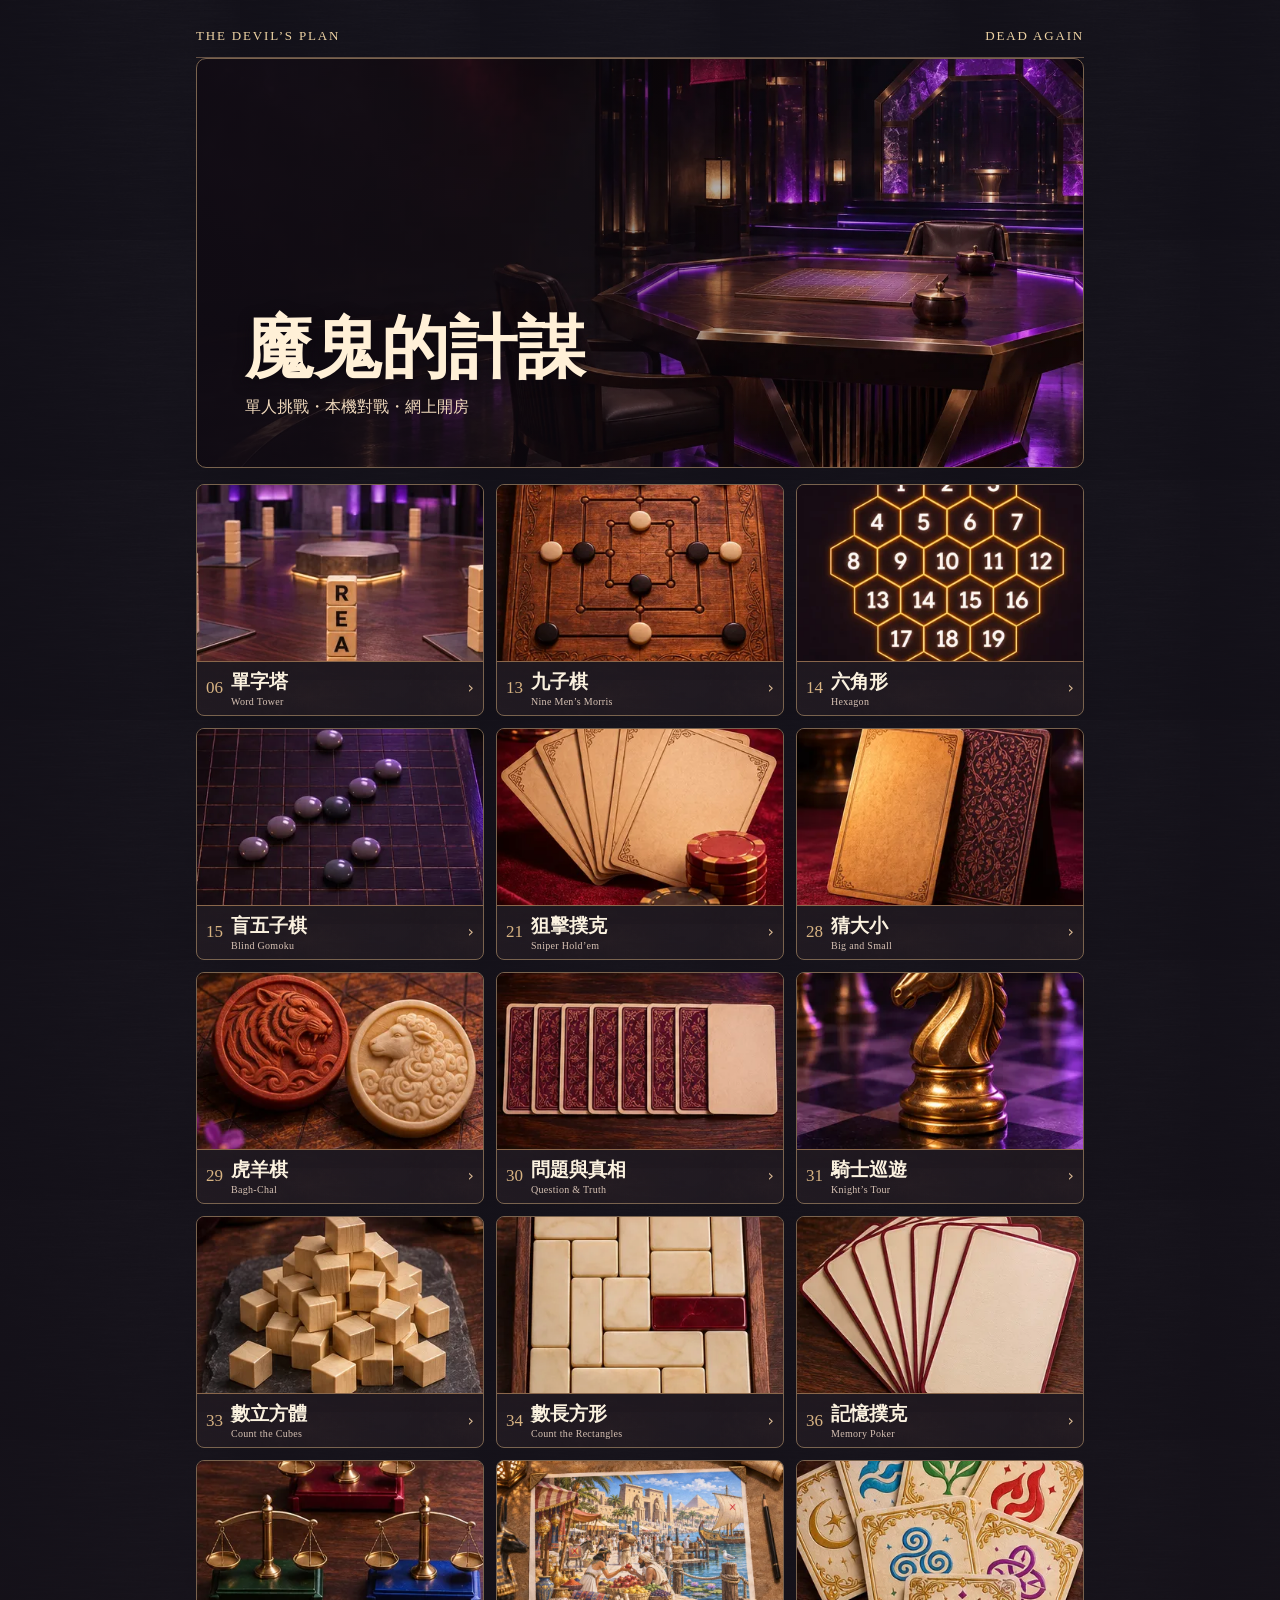
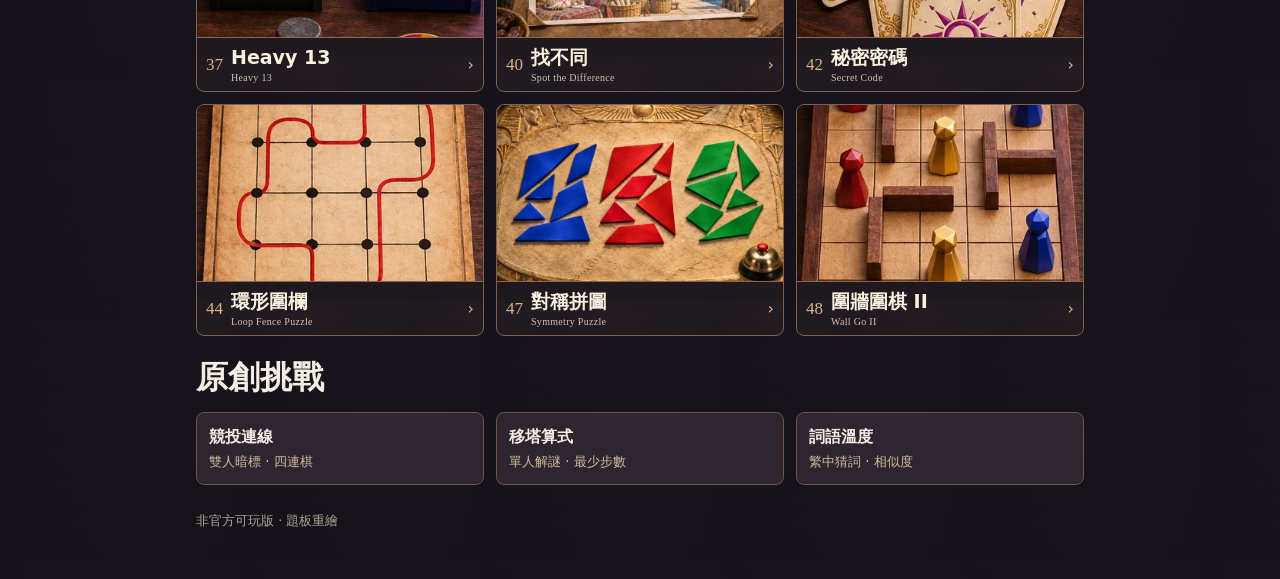
==== commit 021f90a5: "Add three original strategy and word challenges" ====
--- a/index.html
+++ b/index.html
@@ -61,7 +61,7 @@
 .heavy-choices button:disabled{opacity:.42}
 .heavy-score{display:flex;flex-wrap:wrap;gap:5px 12px;font-size:13px}
 @media(max-width:430px){.table-tray{gap:6px}.table-card{width:38px;height:51px}.heavy-board{gap:5px}.heavy-stones .table-stone{width:23px;height:21px}}
-</style><style>.game-rules{margin:12px 0;padding:8px 12px;border:1px solid #806b54;border-radius:6px}.game-rules summary{cursor:pointer;font-weight:700;padding:4px 0}.game-rules ol{padding-inline-start:24px;margin:8px 0 4px}.game-rules li+li{margin-top:7px}.online-room-info p{margin:3px 0;font-size:14px}.online-room-info{margin-bottom:12px}#board input{max-width:100%;width:132px}</style><link rel="stylesheet" href="./art/arena.css?v=plates2"><main><header><span>THE DEVIL’S PLAN</span><span>DEAD AGAIN</span></header><section id="home"><div class="arena-hero"><h1>魔鬼的計謀</h1><p>單人挑戰・本機對戰・網上開房</p></div><div class="list" id="menu"></div><footer>非官方可玩版 · 題板重繪</footer></section><section id="play" hidden><button class="link" onclick="lobby()">‹ 所有遊戲</button><h2 id="title"></h2><button id="online-entry" hidden>網上開房／加入</button><div id="room-status" role="status" hidden></div><p id="hint"></p><details class="game-rules" id="game-rules"><summary>遊戲玩法</summary><ol></ol></details><div class="panel" id="board"></div><div id="controls" class="bar"></div><div class="msg" id="msg" role="status"></div></section></main>
+</style><style>.original-games{margin-top:24px}.original-games .list a{display:grid;gap:3px;color:inherit;text-decoration:none;background:#2e2530;border:1px solid #695540;border-radius:8px;padding:12px}.original-games .list a:hover{border-color:#d9b482}.original-games small{color:#d1bb9f}.game-rules{margin:12px 0;padding:8px 12px;border:1px solid #806b54;border-radius:6px}.game-rules summary{cursor:pointer;font-weight:700;padding:4px 0}.game-rules ol{padding-inline-start:24px;margin:8px 0 4px}.game-rules li+li{margin-top:7px}.online-room-info p{margin:3px 0;font-size:14px}.online-room-info{margin-bottom:12px}#board input{max-width:100%;width:132px}</style><link rel="stylesheet" href="./art/arena.css?v=wall-pieces2"><main><header><span>THE DEVIL’S PLAN</span><span>DEAD AGAIN</span></header><section id="home"><div class="arena-hero"><h1>魔鬼的計謀</h1><p>單人挑戰・本機對戰・網上開房</p></div><div class="list" id="menu"></div><section class="original-games" aria-labelledby="original-heading"><h2 id="original-heading">原創挑戰</h2><div class="list"><a href="./challenges.html?game=line"><strong>競投連線</strong><small>雙人暗標 · 四連棋</small></a><a href="./challenges.html?game=tower"><strong>移塔算式</strong><small>單人解謎 · 最少步數</small></a><a href="./challenges.html?game=words"><strong>詞語溫度</strong><small>繁中猜詞 · 相似度</small></a></div></section><footer>非官方可玩版 · 題板重繪</footer></section><section id="play" hidden><button class="link" onclick="lobby()">‹ 所有遊戲</button><h2 id="title"></h2><button id="online-entry" hidden>網上開房／加入</button><div id="room-status" role="status" hidden></div><p id="hint"></p><details class="game-rules" id="game-rules"><summary>遊戲玩法</summary><ol></ol></details><div class="panel" id="board"></div><div id="controls" class="bar"></div><div class="msg" id="msg" role="status"></div></section></main>
 <script src="./multiplayer/how-to-play.js?v=word-tower2"></script><script>
 const $=s=>document.getElementById(s), games=[
 [33,'數立方體','Count the Cubes','數出所有方塊，包括被遮住嘅底層。每條柱由地面疊起，中間冇空位。'],
@@ -324,7 +324,15 @@
     const top=tableText($('board'),end?'終局':names[turn]+(placing?'　佈棋':'　行棋'),'div');
     top.className='wgTop';
     const grid=document.createElement('div');grid.className='wgGrid';
-    const keyLabel=document.createElement('div');keyLabel.className='wgKey';keyLabel.textContent=names.join('　');
+    const keyLabel=document.createElement('div');keyLabel.className='wgKey';
+    names.forEach((name,team)=>{
+      const label=tableText(keyLabel,name,'span');
+      label.className='wgKeyTeam';
+      const swatch=document.createElement('span');
+      swatch.className='wgKeySwatch wgWall'+team;
+      swatch.setAttribute('aria-hidden','true');
+      label.prepend(swatch);
+    });
     $('board').replaceChildren(top,grid,keyLabel);
     for(const i of cells){
       const p=pending&&i===pending.to?pending.p:pending&&i===pending.p.i?null:at(i);
--- a/art/arena.css
+++ b/art/arena.css
@@ -118,15 +118,30 @@
 #play .wgGrid .wgCell:not([class*="wgLand"]) { background: linear-gradient(#f2d09b4a,#eecc9d47), var(--maple) center / 160px; }
 #play .wgGrid .wgCell.wgDest:not([class*="wgLand"]) { background: linear-gradient(#adcabcab,#bacfc18c), var(--maple); }
 #play .wgGrid .wgCell { min-height: 0; }
-.wgPiece, .wgGrid .wgPiece {
-  border: 0; box-shadow: none; background: var(--counters) var(--team-x,0%) 33.333% / 400% 400%;
+.wgGrid .wgPiece {
+  width: 82%; border: 0; border-radius: 0; box-shadow: none;
+  background: url('./wall-go-pieces.webp') var(--team-x,0%) 0 / 400% 200% no-repeat;
+  filter: drop-shadow(0 2px 1px #20140770);
 }
-.wgP1 { --team-x: 33.333%; } .wgP2 { --team-x: 66.666%; } .wgP3 { --team-x: 100%; }
-.wgGrid .wgRound { background-position-y: 66.666%; }
-.wgSolid { --wall-mark: #b58b5e; }
-.wgWall0 { --wall-mark: #649dd5; } .wgWall1 { --wall-mark: #e4bd72; } .wgWall2 { --wall-mark: #df8a83; } .wgWall3 { --wall-mark: #75b78c; }
-.wgSolid::after { border-color: var(--wall-mark); background: var(--props) 100% 0 / 300% 300%; }
-.wgVertical.wgSolid::after { width: 168%; height: 100%; transform: rotate(90deg) scaleX(1.05) scaleY(.31); }
+.wgP1 { --team-x: 33.333%; }
+.wgP2 { --team-x: 66.666%; }
+.wgP3 { --team-x: 100%; }
+.wgGrid .wgRound { background-position-y: 100%; }
+.wgWall0 { --wall-color: #1959d3; --wall-rim: #0d275e; --wall-glint: #a1c9ff; }
+.wgWall1 { --wall-color: #f5c322; --wall-rim: #694400; --wall-glint: #fff0a3; }
+.wgWall2 { --wall-color: #e23142; --wall-rim: #721826; --wall-glint: #ffb0ae; }
+.wgWall3 { --wall-color: #188950; --wall-rim: #083f27; --wall-glint: #98e2ae; }
+.wgGrid { --wall-thickness: clamp(8px, 2.5vw, 11px); }
+.wgHorizontal::after { height: var(--wall-thickness); }
+.wgVertical::after { width: var(--wall-thickness); }
+.wgSolid::after, .wgKeySwatch {
+  background: var(--wall-color);
+  border: 1px solid var(--wall-rim);
+  box-shadow: inset 0 1px 0 var(--wall-glint), 0 1px 2px #21140870;
+}
+.wgKey { display: flex; flex-wrap: wrap; justify-content: center; gap: 4px 12px; }
+.wgKeyTeam { display: inline-flex; align-items: center; gap: 5px; white-space: nowrap; }
+.wgKeySwatch { display: inline-block; width: 14px; height: 9px; border-radius: 2px; }
 #play .wgGrid .wgBuild { min-height: 0; }
 
 .rect span { background: linear-gradient(#fff9eb70,#fff8e890), var(--ivory); color: #241a20; }
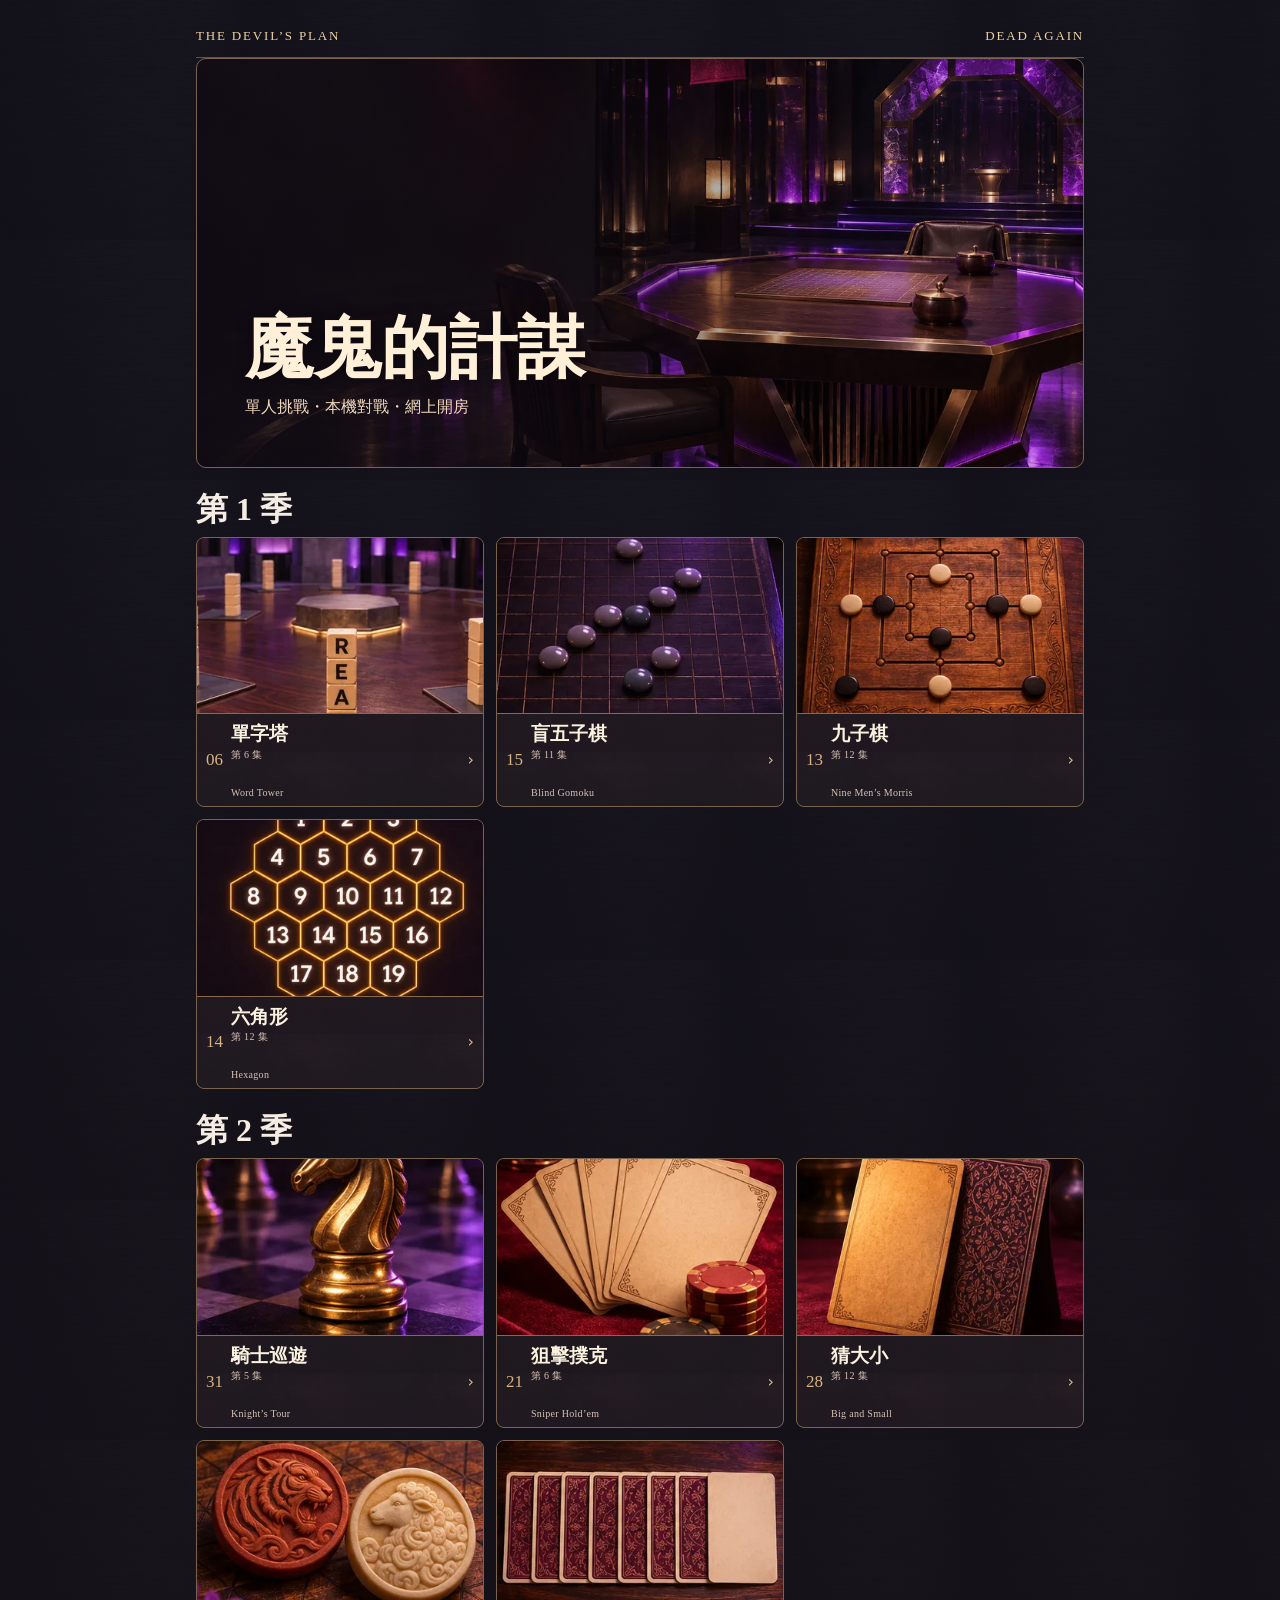
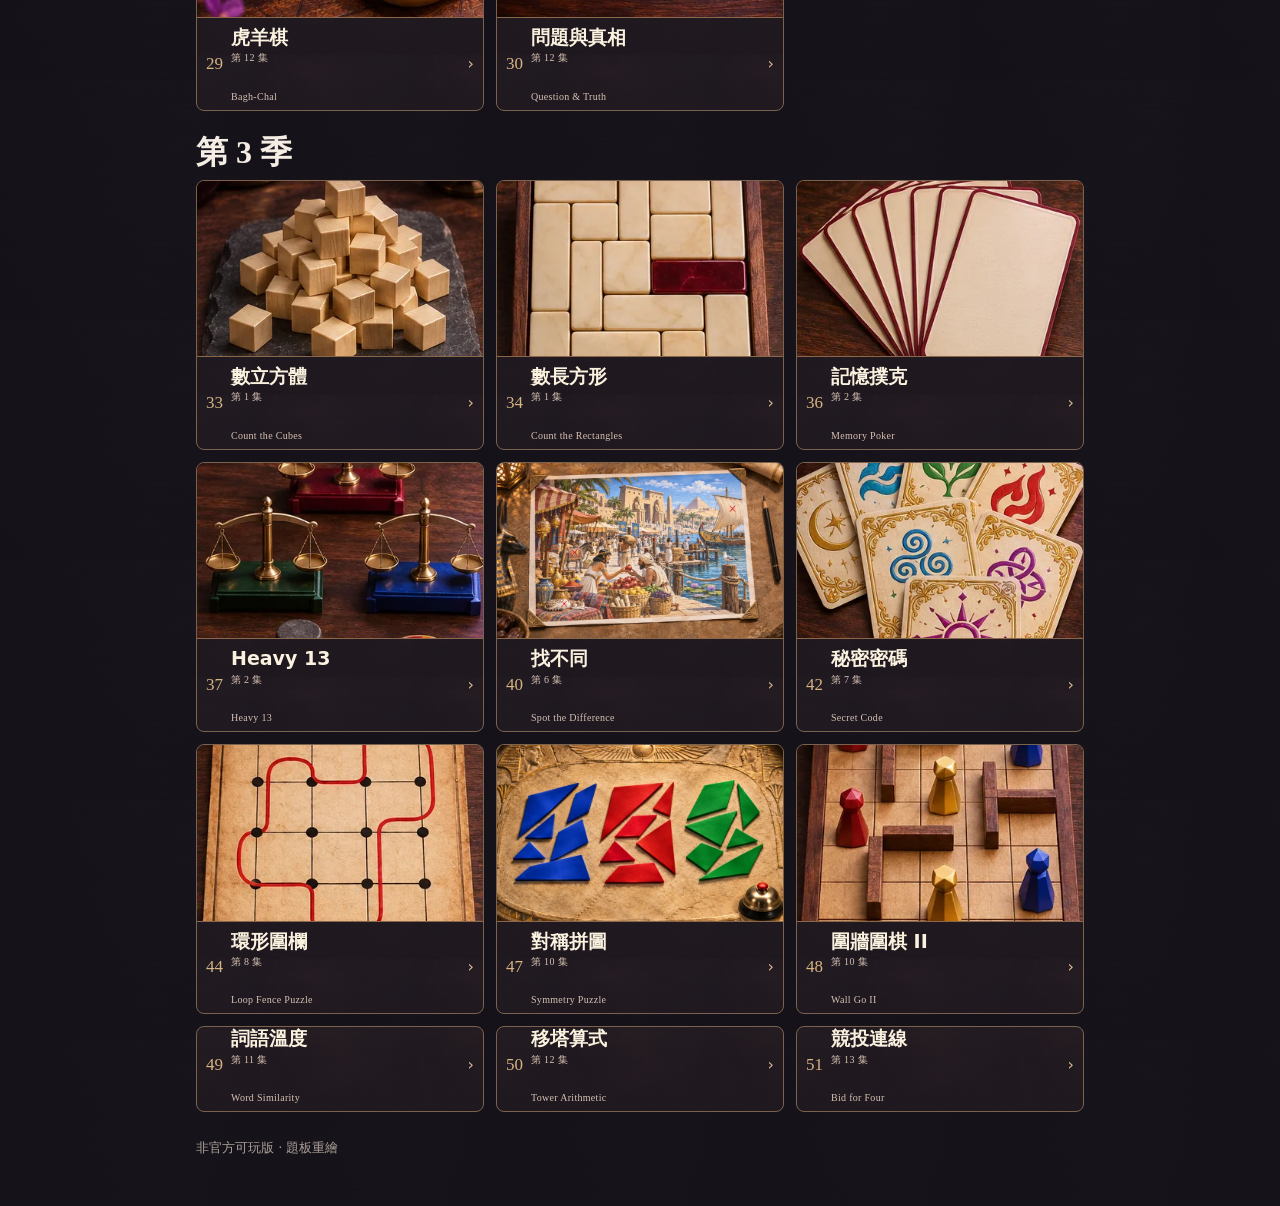
==== commit f399d500: "Group game catalogue by season and episode" ====
--- a/index.html
+++ b/index.html
@@ -61,7 +61,7 @@
 .heavy-choices button:disabled{opacity:.42}
 .heavy-score{display:flex;flex-wrap:wrap;gap:5px 12px;font-size:13px}
 @media(max-width:430px){.table-tray{gap:6px}.table-card{width:38px;height:51px}.heavy-board{gap:5px}.heavy-stones .table-stone{width:23px;height:21px}}
-</style><style>.original-games{margin-top:24px}.original-games .list a{display:grid;gap:3px;color:inherit;text-decoration:none;background:#2e2530;border:1px solid #695540;border-radius:8px;padding:12px}.original-games .list a:hover{border-color:#d9b482}.original-games small{color:#d1bb9f}.game-rules{margin:12px 0;padding:8px 12px;border:1px solid #806b54;border-radius:6px}.game-rules summary{cursor:pointer;font-weight:700;padding:4px 0}.game-rules ol{padding-inline-start:24px;margin:8px 0 4px}.game-rules li+li{margin-top:7px}.online-room-info p{margin:3px 0;font-size:14px}.online-room-info{margin-bottom:12px}#board input{max-width:100%;width:132px}</style><link rel="stylesheet" href="./art/arena.css?v=wall-pieces2"><main><header><span>THE DEVIL’S PLAN</span><span>DEAD AGAIN</span></header><section id="home"><div class="arena-hero"><h1>魔鬼的計謀</h1><p>單人挑戰・本機對戰・網上開房</p></div><div class="list" id="menu"></div><section class="original-games" aria-labelledby="original-heading"><h2 id="original-heading">原創挑戰</h2><div class="list"><a href="./challenges.html?game=line"><strong>競投連線</strong><small>雙人暗標 · 四連棋</small></a><a href="./challenges.html?game=tower"><strong>移塔算式</strong><small>單人解謎 · 最少步數</small></a><a href="./challenges.html?game=words"><strong>詞語溫度</strong><small>繁中猜詞 · 相似度</small></a></div></section><footer>非官方可玩版 · 題板重繪</footer></section><section id="play" hidden><button class="link" onclick="lobby()">‹ 所有遊戲</button><h2 id="title"></h2><button id="online-entry" hidden>網上開房／加入</button><div id="room-status" role="status" hidden></div><p id="hint"></p><details class="game-rules" id="game-rules"><summary>遊戲玩法</summary><ol></ol></details><div class="panel" id="board"></div><div id="controls" class="bar"></div><div class="msg" id="msg" role="status"></div></section></main>
+</style><style>.season-section{margin-top:24px}.season-section h2{margin:0}.season-section .list{margin-top:9px}.entry-challenge{min-height:76px}.game-rules{margin:12px 0;padding:8px 12px;border:1px solid #806b54;border-radius:6px}.game-rules summary{cursor:pointer;font-weight:700;padding:4px 0}.game-rules ol{padding-inline-start:24px;margin:8px 0 4px}.game-rules li+li{margin-top:7px}.online-room-info p{margin:3px 0;font-size:14px}.online-room-info{margin-bottom:12px}#board input{max-width:100%;width:132px}</style><link rel="stylesheet" href="./art/arena.css?v=wall-pieces2"><main><header><span>THE DEVIL’S PLAN</span><span>DEAD AGAIN</span></header><section id="home"><div class="arena-hero"><h1>魔鬼的計謀</h1><p>單人挑戰・本機對戰・網上開房</p></div><div id="menu"></div><footer>非官方可玩版 · 題板重繪</footer></section><section id="play" hidden><button class="link" onclick="lobby()">‹ 所有遊戲</button><h2 id="title"></h2><button id="online-entry" hidden>網上開房／加入</button><div id="room-status" role="status" hidden></div><p id="hint"></p><details class="game-rules" id="game-rules"><summary>遊戲玩法</summary><ol></ol></details><div class="panel" id="board"></div><div id="controls" class="bar"></div><div class="msg" id="msg" role="status"></div></section></main>
 <script src="./multiplayer/how-to-play.js?v=word-tower2"></script><script>
 const $=s=>document.getElementById(s), games=[
 [33,'數立方體','Count the Cubes','數出所有方塊，包括被遮住嘅底層。每條柱由地面疊起，中間冇空位。'],
@@ -94,7 +94,31 @@
   $('board').className='panel';$('controls').replaceChildren();$('msg').textContent='';
   ({31:knightTour,33:cube,34:rect,36:poker,40:spotDifference,42:code,44:fence,47:symmetryPuzzle})[id]();
 }
-$('menu').innerHTML=games.map(([id,name,en],i)=>({id,name,en,i})).sort((a,b)=>a.id-b.id).map(({id,name,en,i})=>'<button class="entry" onclick="start('+i+')"><img src="./art/game-'+id+'.webp'+([40,47].includes(id)?'?v=plates2':'')+'" alt="" width="372" height="500" '+(id>28?'loading="lazy"':'')+'><b>'+String(id).padStart(2,'0')+'</b><span><strong>'+name+'</strong><small>'+en+'</small></span><i>›</i></button>').join('');
+const openCatalogueChallenge=key=>location.href='./challenges.html?game='+key;
+const episodes={
+  6:[1,6],15:[1,11],13:[1,12],14:[1,12],
+  31:[2,5],21:[2,6],28:[2,12],29:[2,12],30:[2,12],
+  33:[3,1],34:[3,1],36:[3,2],37:[3,2],40:[3,6],
+  42:[3,7],44:[3,8],47:[3,10],48:[3,10],49:[3,11],50:[3,12],51:[3,13]
+};
+const catalogue=games.map(([id,name,en],i)=>({id,name,en,i}));
+catalogue.push(
+  {id:49,name:'詞語溫度',en:'Word Similarity',challenge:'words'},
+  {id:50,name:'移塔算式',en:'Tower Arithmetic',challenge:'tower'},
+  {id:51,name:'競投連線',en:'Bid for Four',challenge:'line'}
+);
+function catalogueCard({id,name,en,i,challenge}){
+  const open=challenge?'openCatalogueChallenge(&quot;'+challenge+'&quot;)':'start('+i+')';
+  const cover=challenge?'':'<img src="'+'./art/game-'+id+'.webp'+([40,47].includes(id)?'?v=plates2':'')+'" alt="" width="372" height="500" '+(id>28?'loading="lazy"':'')+'>';
+  return '<button type="button" class="entry'+(challenge?' entry-challenge':'')+'" onclick="'+open+'">'+cover+
+    '<b>'+String(id).padStart(2,'0')+'</b><span><strong>'+name+'</strong><small>第 '+episodes[id][1]+' 集</small><br><small>'+en+'</small></span><i aria-hidden="true">›</i></button>';
+}
+$('menu').innerHTML=[1,2,3].map(season=>{
+  const entries=catalogue.filter(({id})=>episodes[id][0]===season)
+    .sort((a,b)=>episodes[a.id][1]-episodes[b.id][1]||a.id-b.id);
+  return '<section class="season-section" aria-labelledby="season-'+season+'"><h2 id="season-'+season+'">第 '+season+' 季</h2><div class="list">'+entries.map(catalogueCard).join('')+'</div></section>';
+}).join('');
+
 function lobby(){stopRace();window.dispatchEvent(new Event('tiger-view-exit'));clearInterval(timer);$('home').hidden=false;$('play').hidden=true}
 function start(i){if([6,14].includes(games[i][0])){location.href="./finals.html?game="+games[i][0];return}if([40,47].includes(games[i][0])&&!window.exilePuzzles){import(new URL('./multiplayer/exile-puzzles.mjs?v=scenes20',document.baseURI).href).then(()=>start(i));return}mode=i;round=0;$('home').hidden=true;$('play').hidden=false;next();window.scrollTo?.(0,0)}
 function next(){if(raceFinish)return;window.dispatchEvent(new Event('tiger-view-exit'));clearInterval(timer);round++;finished=false;feedback='';$('play').dataset.game=games[mode][0];$('board').className='panel';$('title').textContent=games[mode][1];$('hint').textContent='';window.showGameRules?.(games[mode][0]);$('msg').textContent='';$('controls').innerHTML='';[cube,rect,poker,code,fence,wallGo,millCourt,fogLinks,cardForecast,ridgeEscape,signalQuestions,pokerExchange,knightTour,sumThirteen,spotDifference,symmetryPuzzle][mode]();
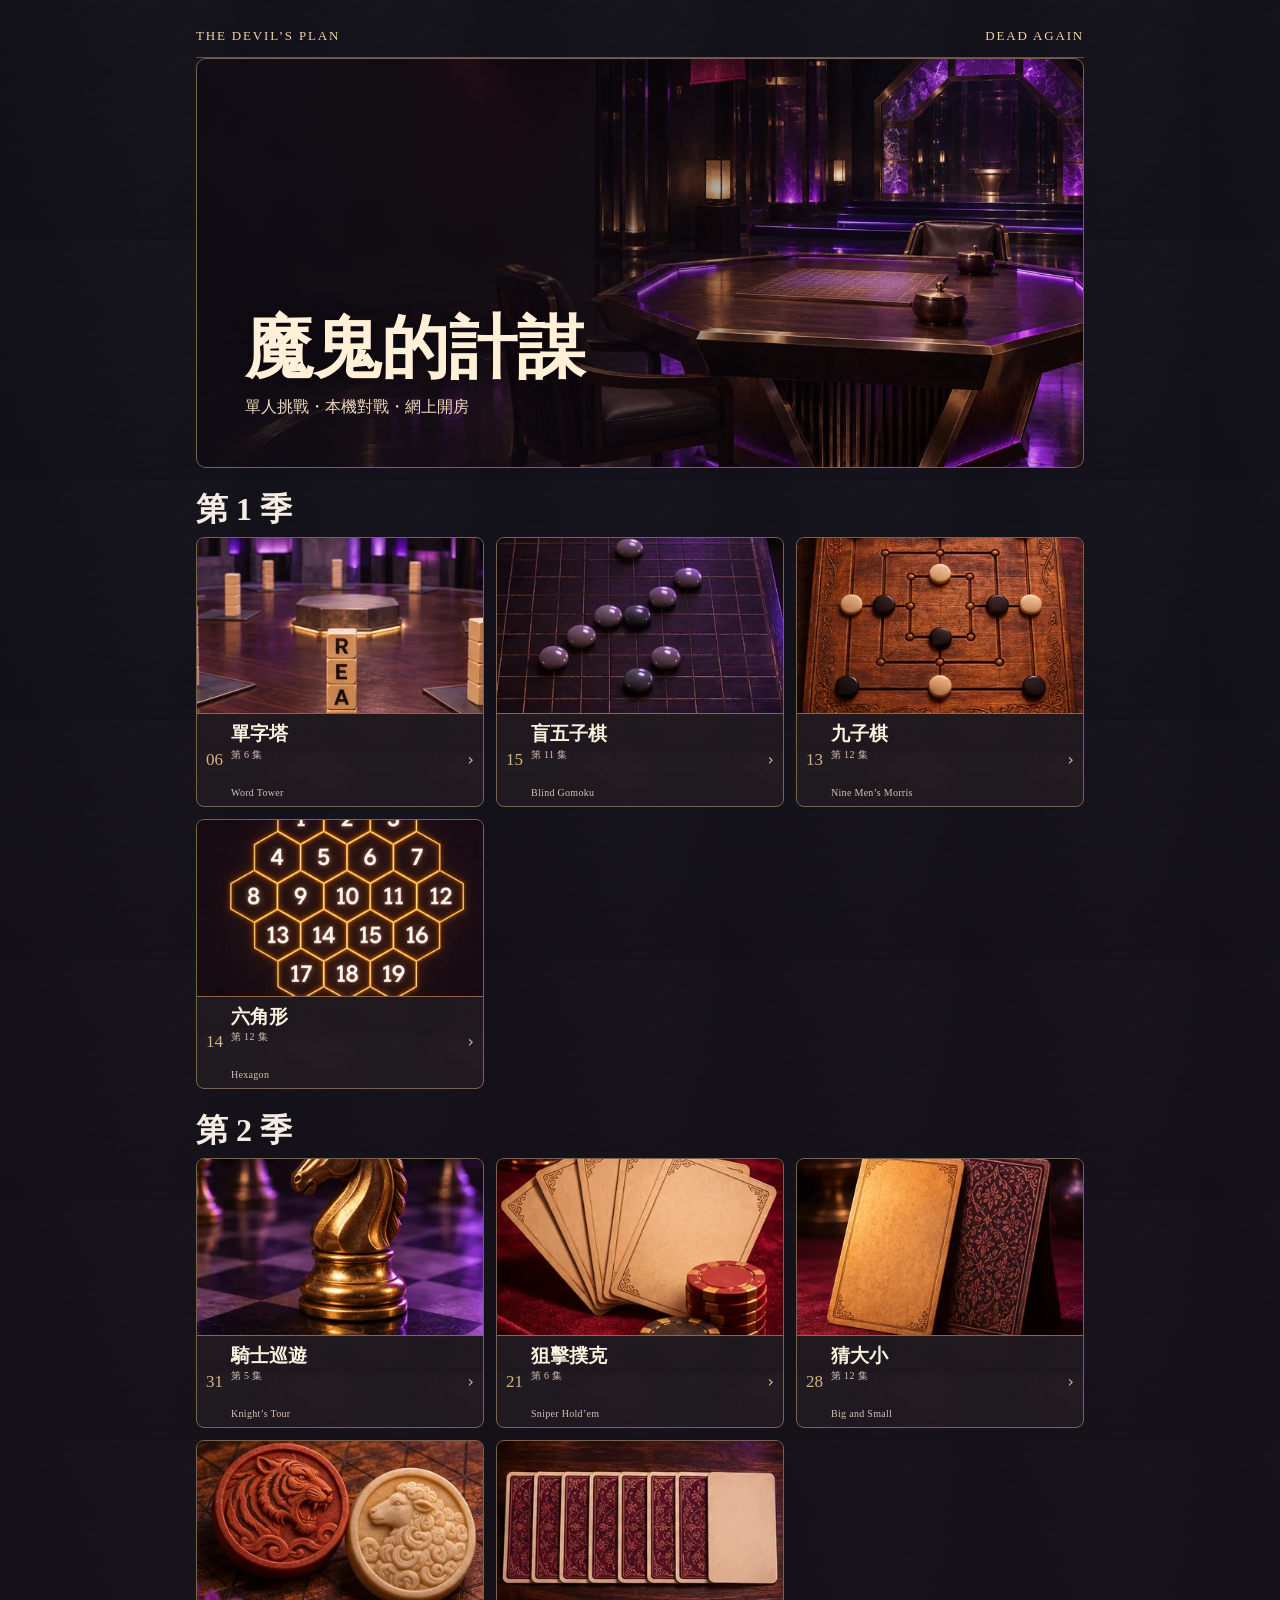
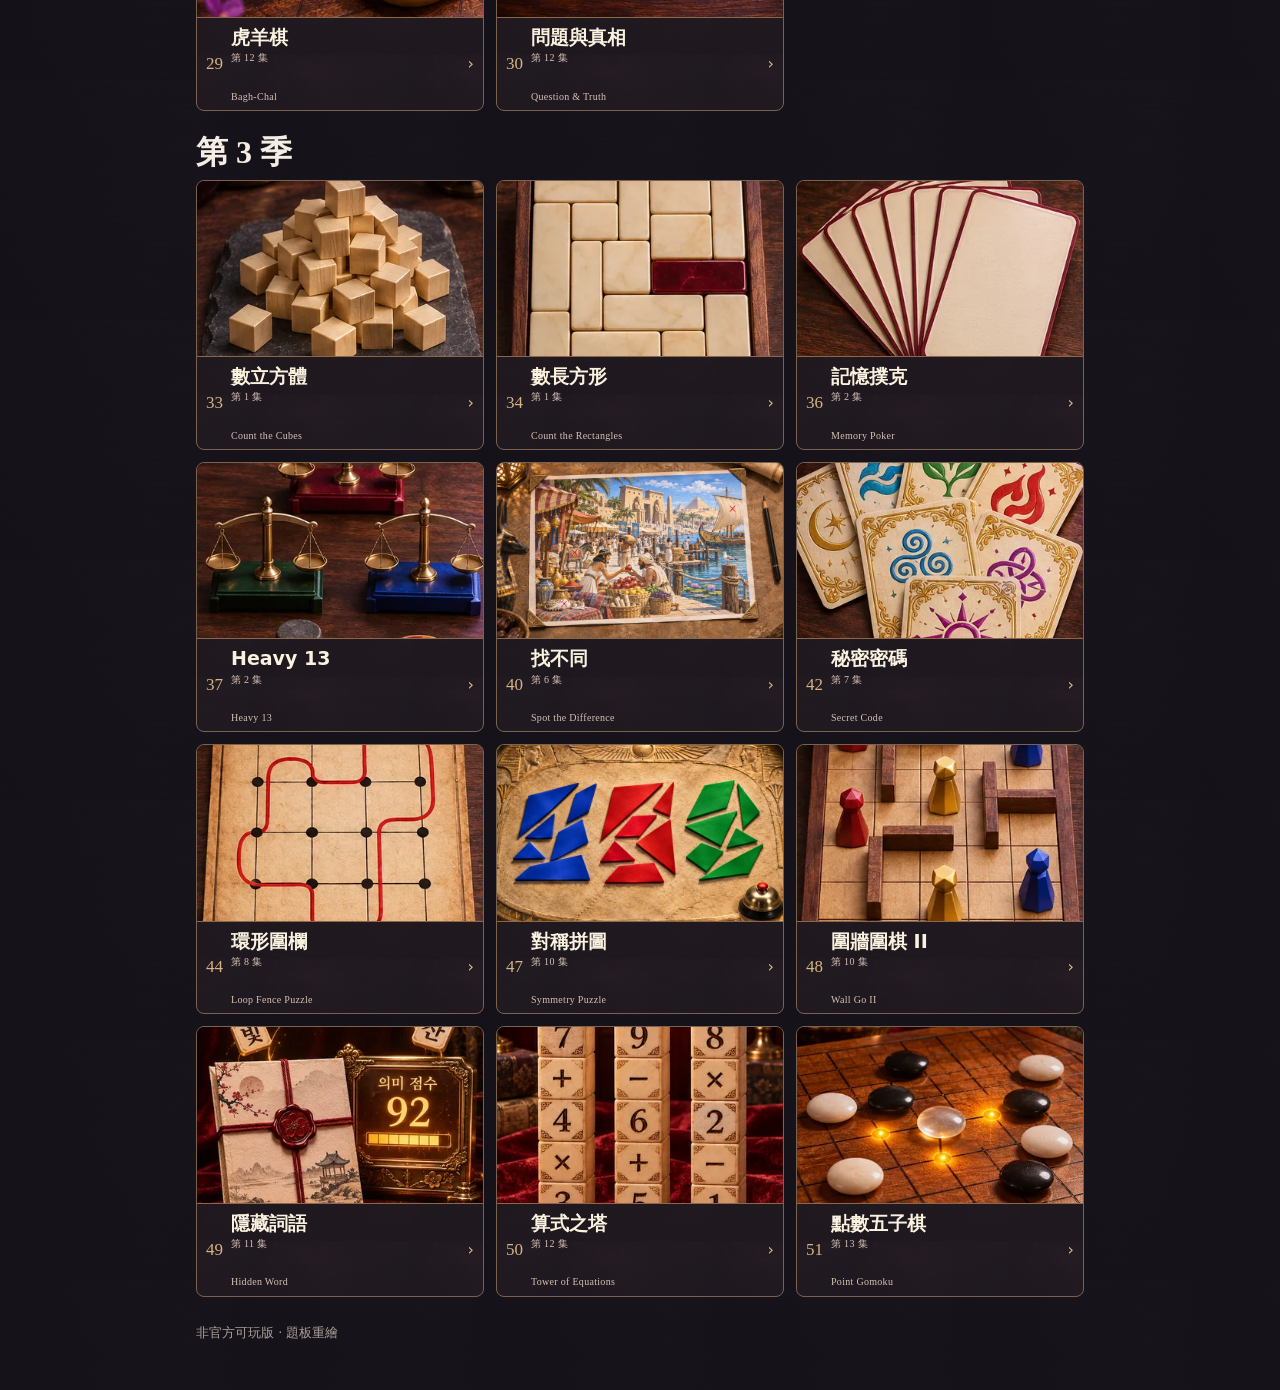
==== commit eaff2c2c: "Rebuild games 49–51 around episode rules and add illustrated covers" ====
--- a/index.html
+++ b/index.html
@@ -103,13 +103,13 @@
 };
 const catalogue=games.map(([id,name,en],i)=>({id,name,en,i}));
 catalogue.push(
-  {id:49,name:'詞語溫度',en:'Word Similarity',challenge:'words'},
-  {id:50,name:'移塔算式',en:'Tower Arithmetic',challenge:'tower'},
-  {id:51,name:'競投連線',en:'Bid for Four',challenge:'line'}
+  {id:49,name:'隱藏詞語',en:'Hidden Word',challenge:'words'},
+  {id:50,name:'算式之塔',en:'Tower of Equations',challenge:'tower'},
+  {id:51,name:'點數五子棋',en:'Point Gomoku',challenge:'line'}
 );
 function catalogueCard({id,name,en,i,challenge}){
   const open=challenge?'openCatalogueChallenge(&quot;'+challenge+'&quot;)':'start('+i+')';
-  const cover=challenge?'':'<img src="'+'./art/game-'+id+'.webp'+([40,47].includes(id)?'?v=plates2':'')+'" alt="" width="372" height="500" '+(id>28?'loading="lazy"':'')+'>';
+  const cover='<img src="'+'./art/game-'+id+'.webp'+([40,47].includes(id)?'?v=plates2':'')+'" alt="" width="372" height="500" '+(id>28?'loading="lazy"':'')+'>';
   return '<button type="button" class="entry'+(challenge?' entry-challenge':'')+'" onclick="'+open+'">'+cover+
     '<b>'+String(id).padStart(2,'0')+'</b><span><strong>'+name+'</strong><small>第 '+episodes[id][1]+' 集</small><br><small>'+en+'</small></span><i aria-hidden="true">›</i></button>';
 }
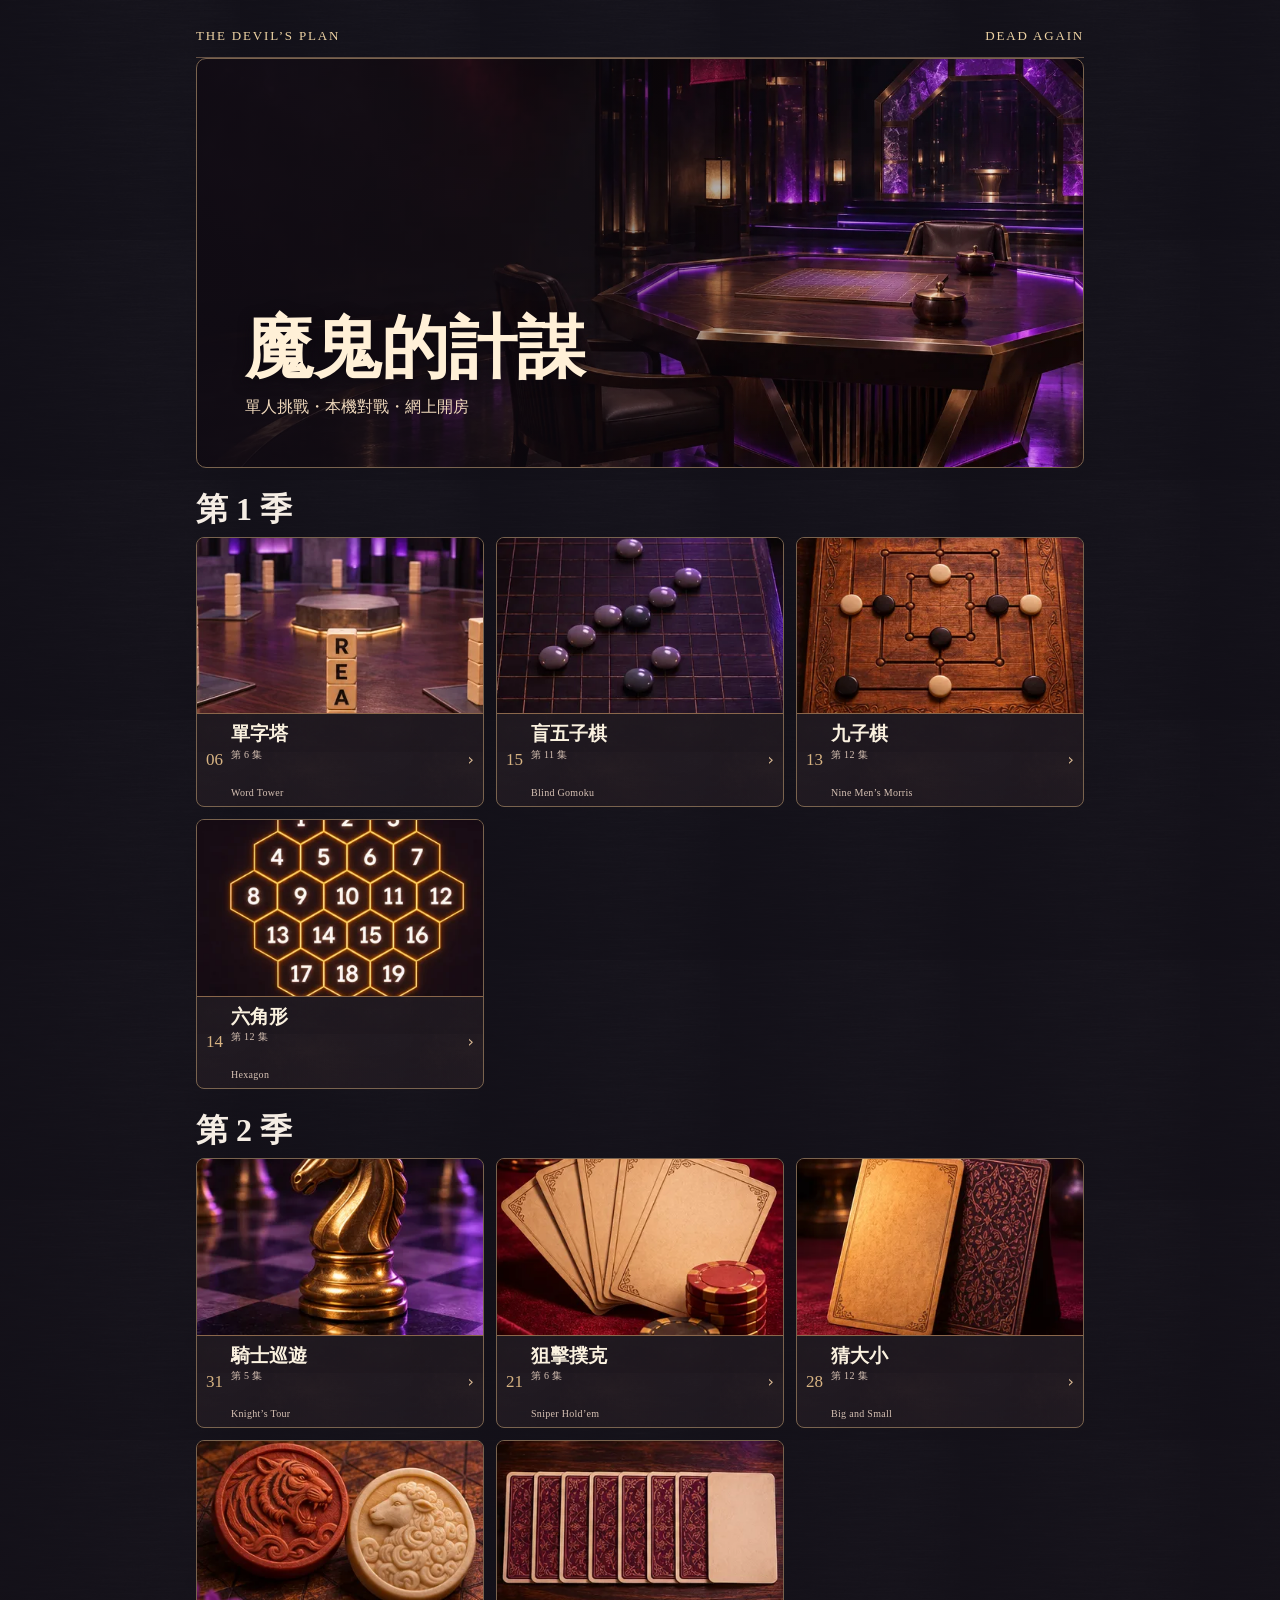
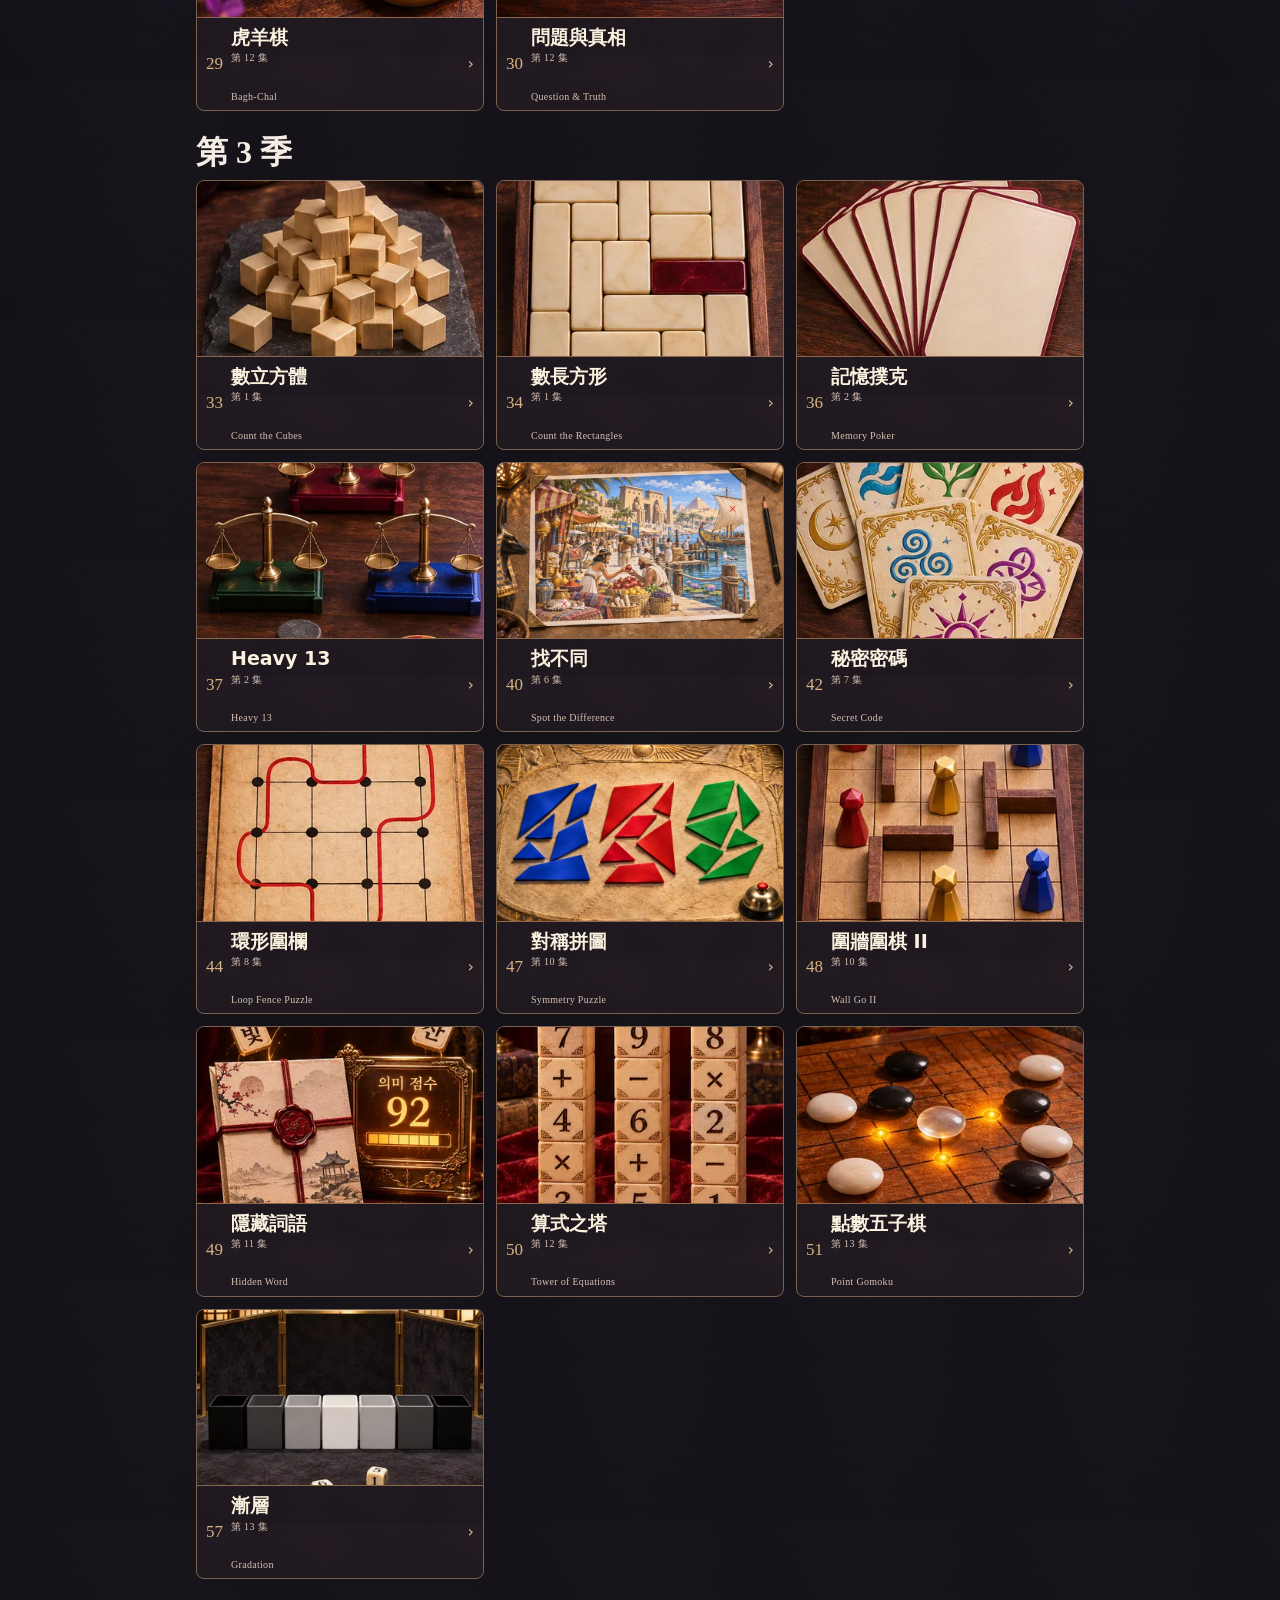
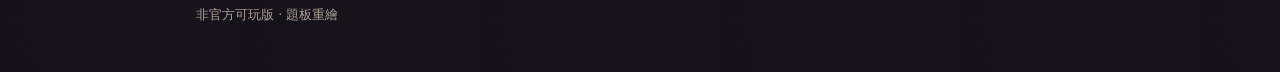
==== commit ddde31a1: "Add 57 Gradation with hidden cups and a three-player tournament" ====
--- a/index.html
+++ b/index.html
@@ -99,13 +99,14 @@
   6:[1,6],15:[1,11],13:[1,12],14:[1,12],
   31:[2,5],21:[2,6],28:[2,12],29:[2,12],30:[2,12],
   33:[3,1],34:[3,1],36:[3,2],37:[3,2],40:[3,6],
-  42:[3,7],44:[3,8],47:[3,10],48:[3,10],49:[3,11],50:[3,12],51:[3,13]
+  42:[3,7],44:[3,8],47:[3,10],48:[3,10],49:[3,11],50:[3,12],51:[3,13],57:[3,13]
 };
 const catalogue=games.map(([id,name,en],i)=>({id,name,en,i}));
 catalogue.push(
   {id:49,name:'隱藏詞語',en:'Hidden Word',challenge:'words'},
   {id:50,name:'算式之塔',en:'Tower of Equations',challenge:'tower'},
-  {id:51,name:'點數五子棋',en:'Point Gomoku',challenge:'line'}
+  {id:51,name:'點數五子棋',en:'Point Gomoku',challenge:'line'},
+  {id:57,name:'漸層',en:'Gradation',challenge:'grad'}
 );
 function catalogueCard({id,name,en,i,challenge}){
   const open=challenge?'openCatalogueChallenge(&quot;'+challenge+'&quot;)':'start('+i+')';
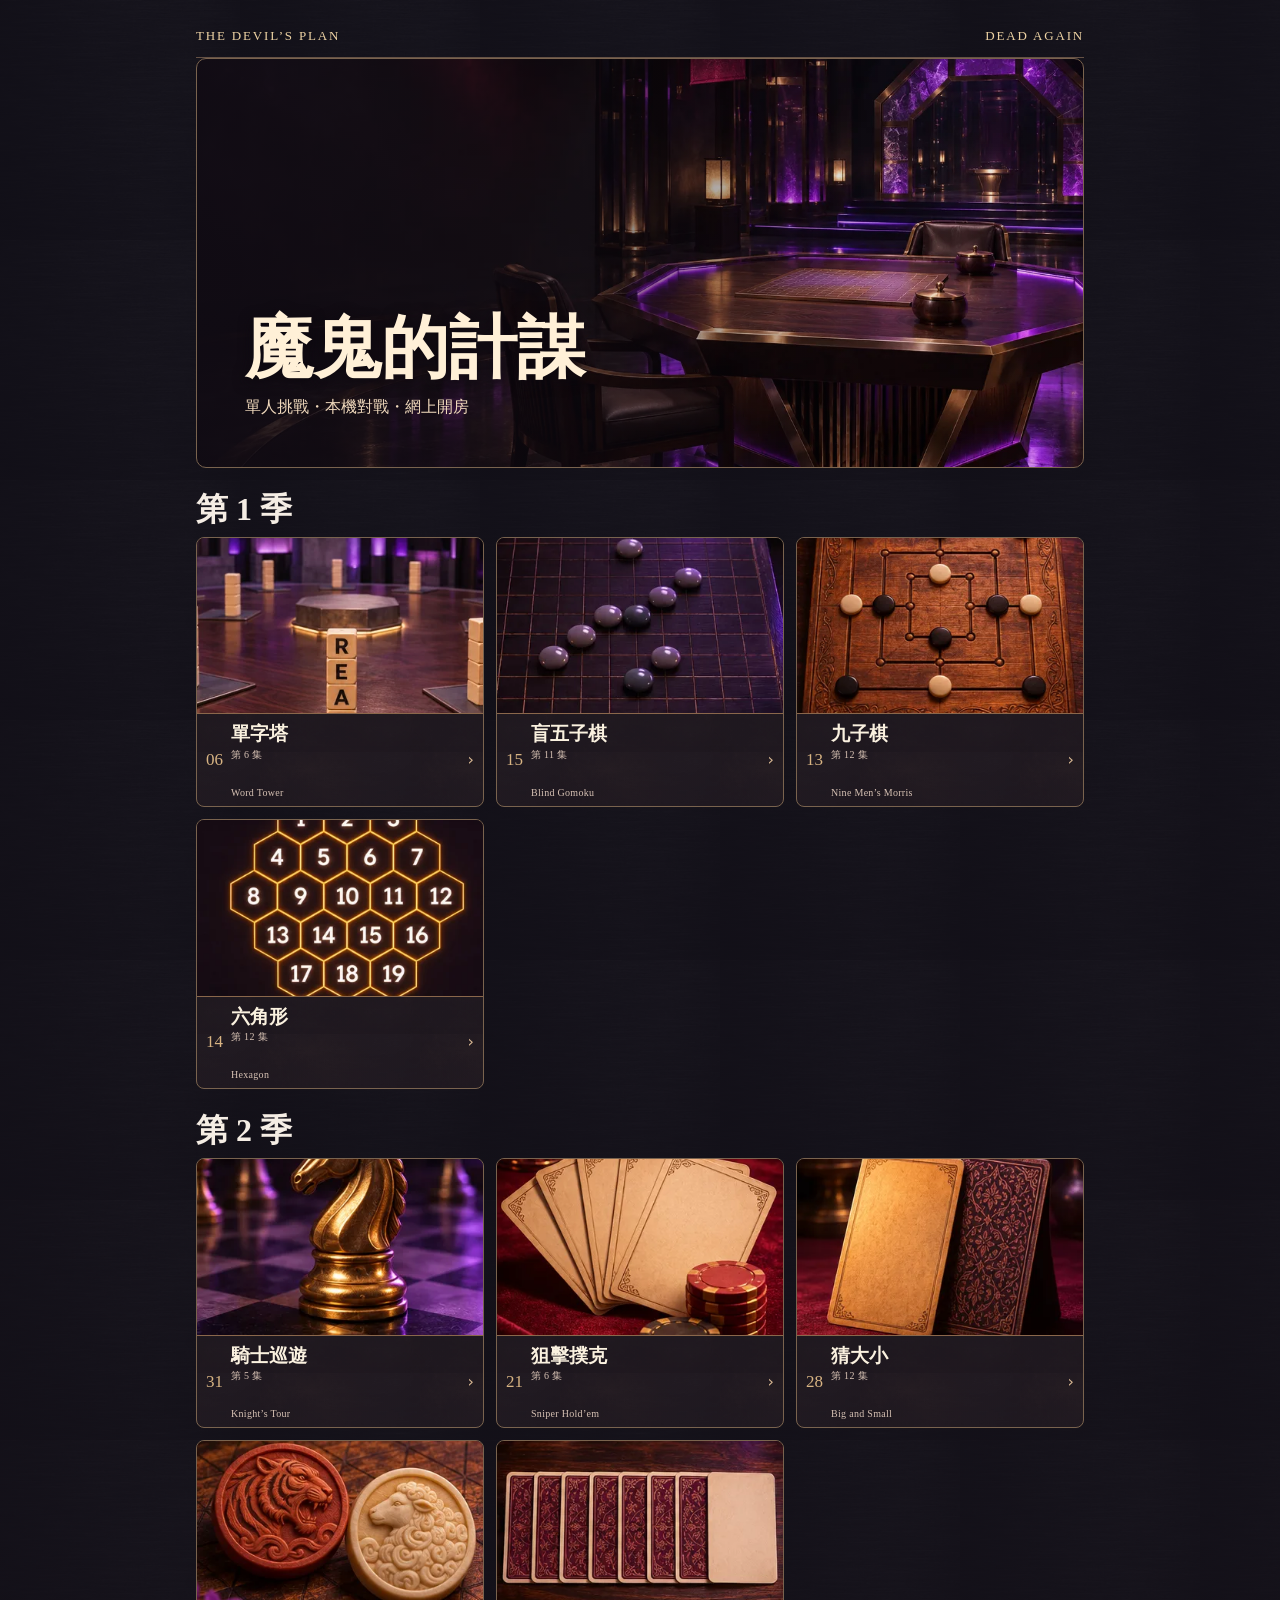
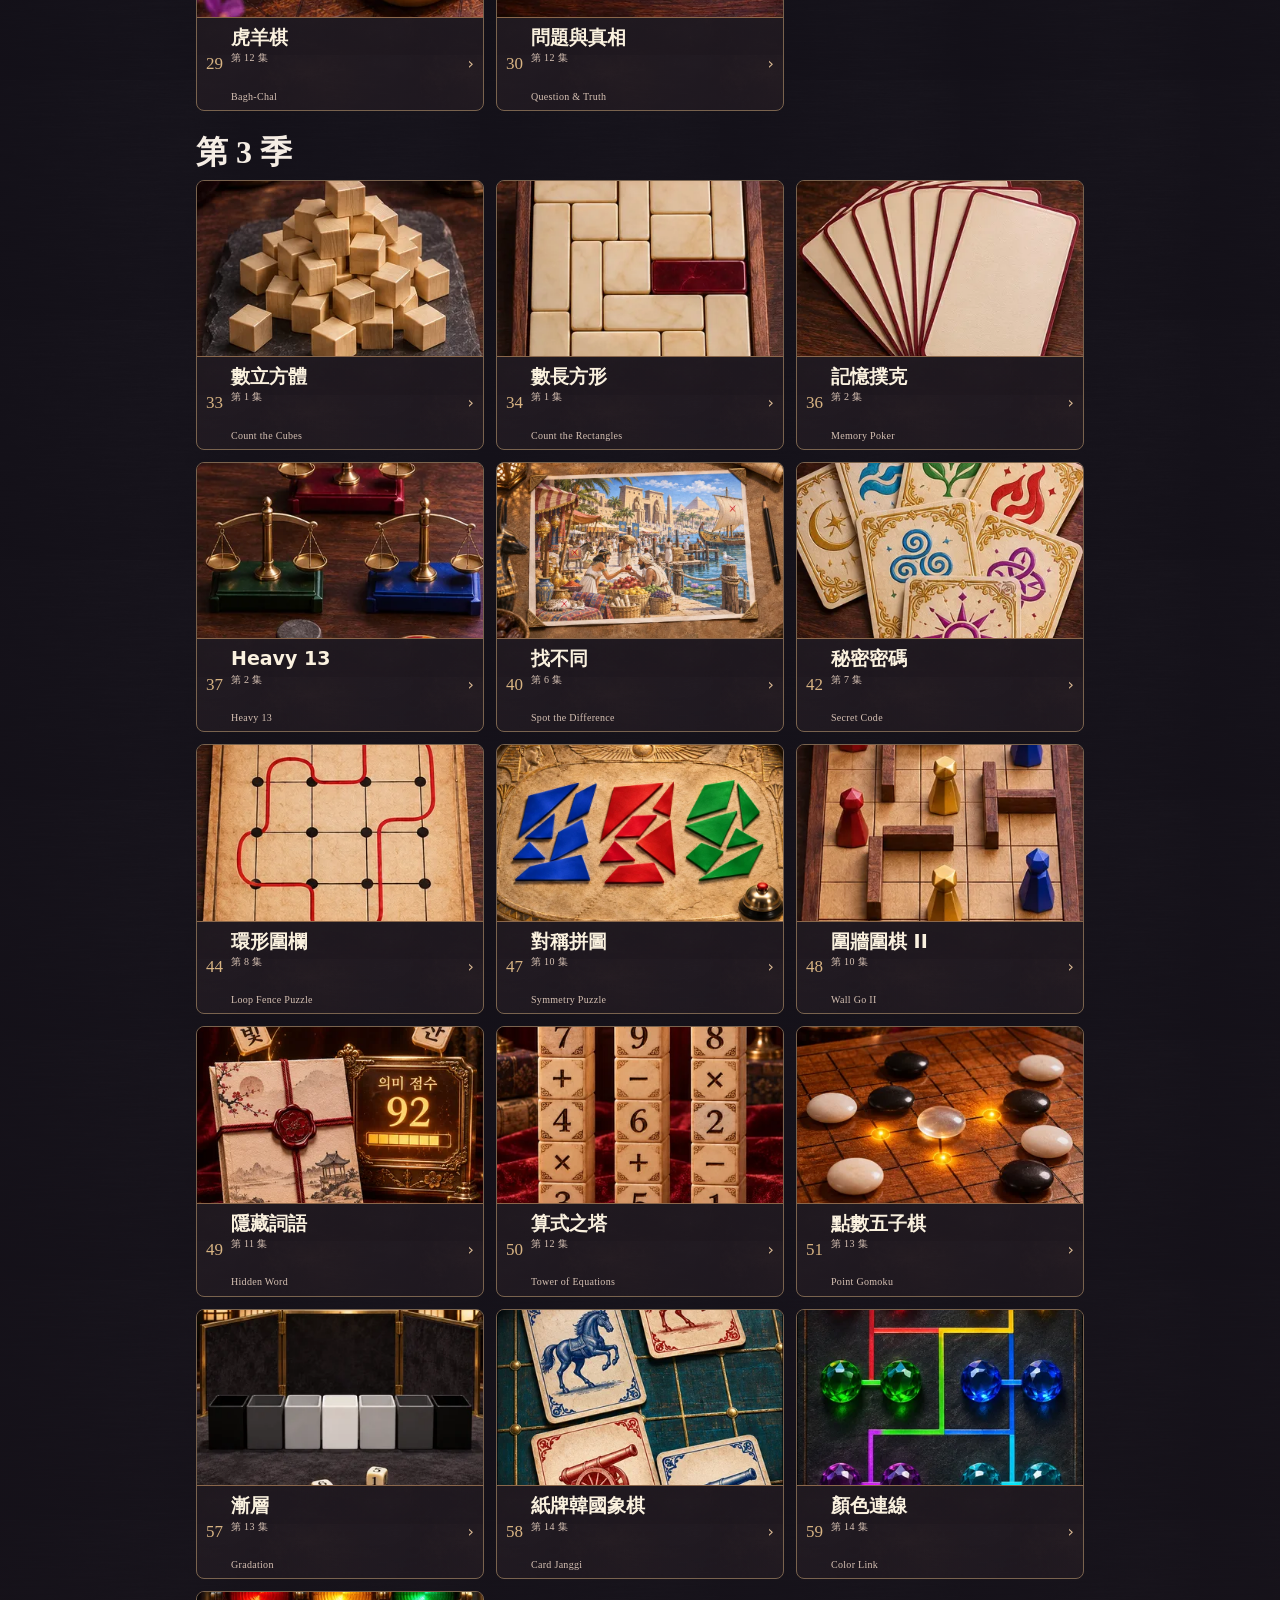
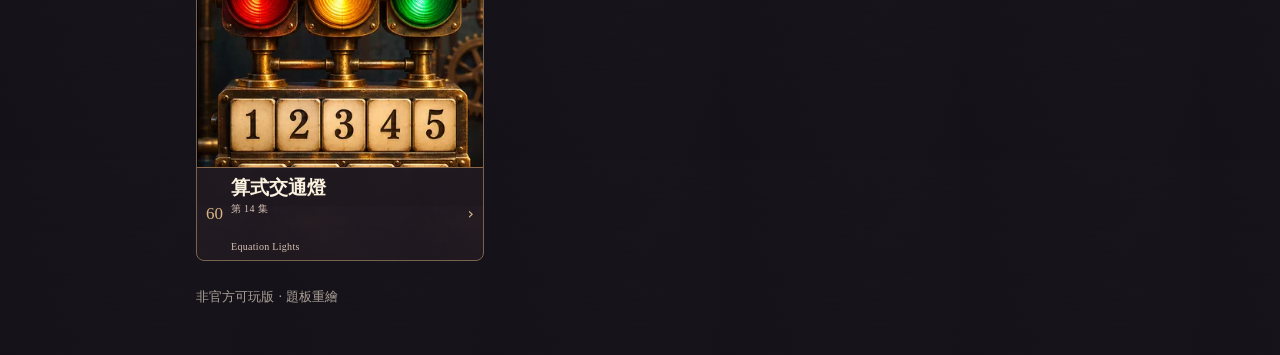
==== commit 972c65b4: "Add three playable season three finals adaptations" ====
--- a/index.html
+++ b/index.html
@@ -99,14 +99,17 @@
   6:[1,6],15:[1,11],13:[1,12],14:[1,12],
   31:[2,5],21:[2,6],28:[2,12],29:[2,12],30:[2,12],
   33:[3,1],34:[3,1],36:[3,2],37:[3,2],40:[3,6],
-  42:[3,7],44:[3,8],47:[3,10],48:[3,10],49:[3,11],50:[3,12],51:[3,13],57:[3,13]
+  42:[3,7],44:[3,8],47:[3,10],48:[3,10],49:[3,11],50:[3,12],51:[3,13],57:[3,13],58:[3,14],59:[3,14],60:[3,14]
 };
 const catalogue=games.map(([id,name,en],i)=>({id,name,en,i}));
 catalogue.push(
   {id:49,name:'隱藏詞語',en:'Hidden Word',challenge:'words'},
   {id:50,name:'算式之塔',en:'Tower of Equations',challenge:'tower'},
   {id:51,name:'點數五子棋',en:'Point Gomoku',challenge:'line'},
-  {id:57,name:'漸層',en:'Gradation',challenge:'grad'}
+  {id:57,name:'漸層',en:'Gradation',challenge:'grad'},
+  {id:58,name:'紙牌韓國象棋',en:'Card Janggi',challenge:'janggi'},
+  {id:59,name:'顏色連線',en:'Color Link',challenge:'colors'},
+  {id:60,name:'算式交通燈',en:'Equation Lights',challenge:'lights'}
 );
 function catalogueCard({id,name,en,i,challenge}){
   const open=challenge?'openCatalogueChallenge(&quot;'+challenge+'&quot;)':'start('+i+')';
